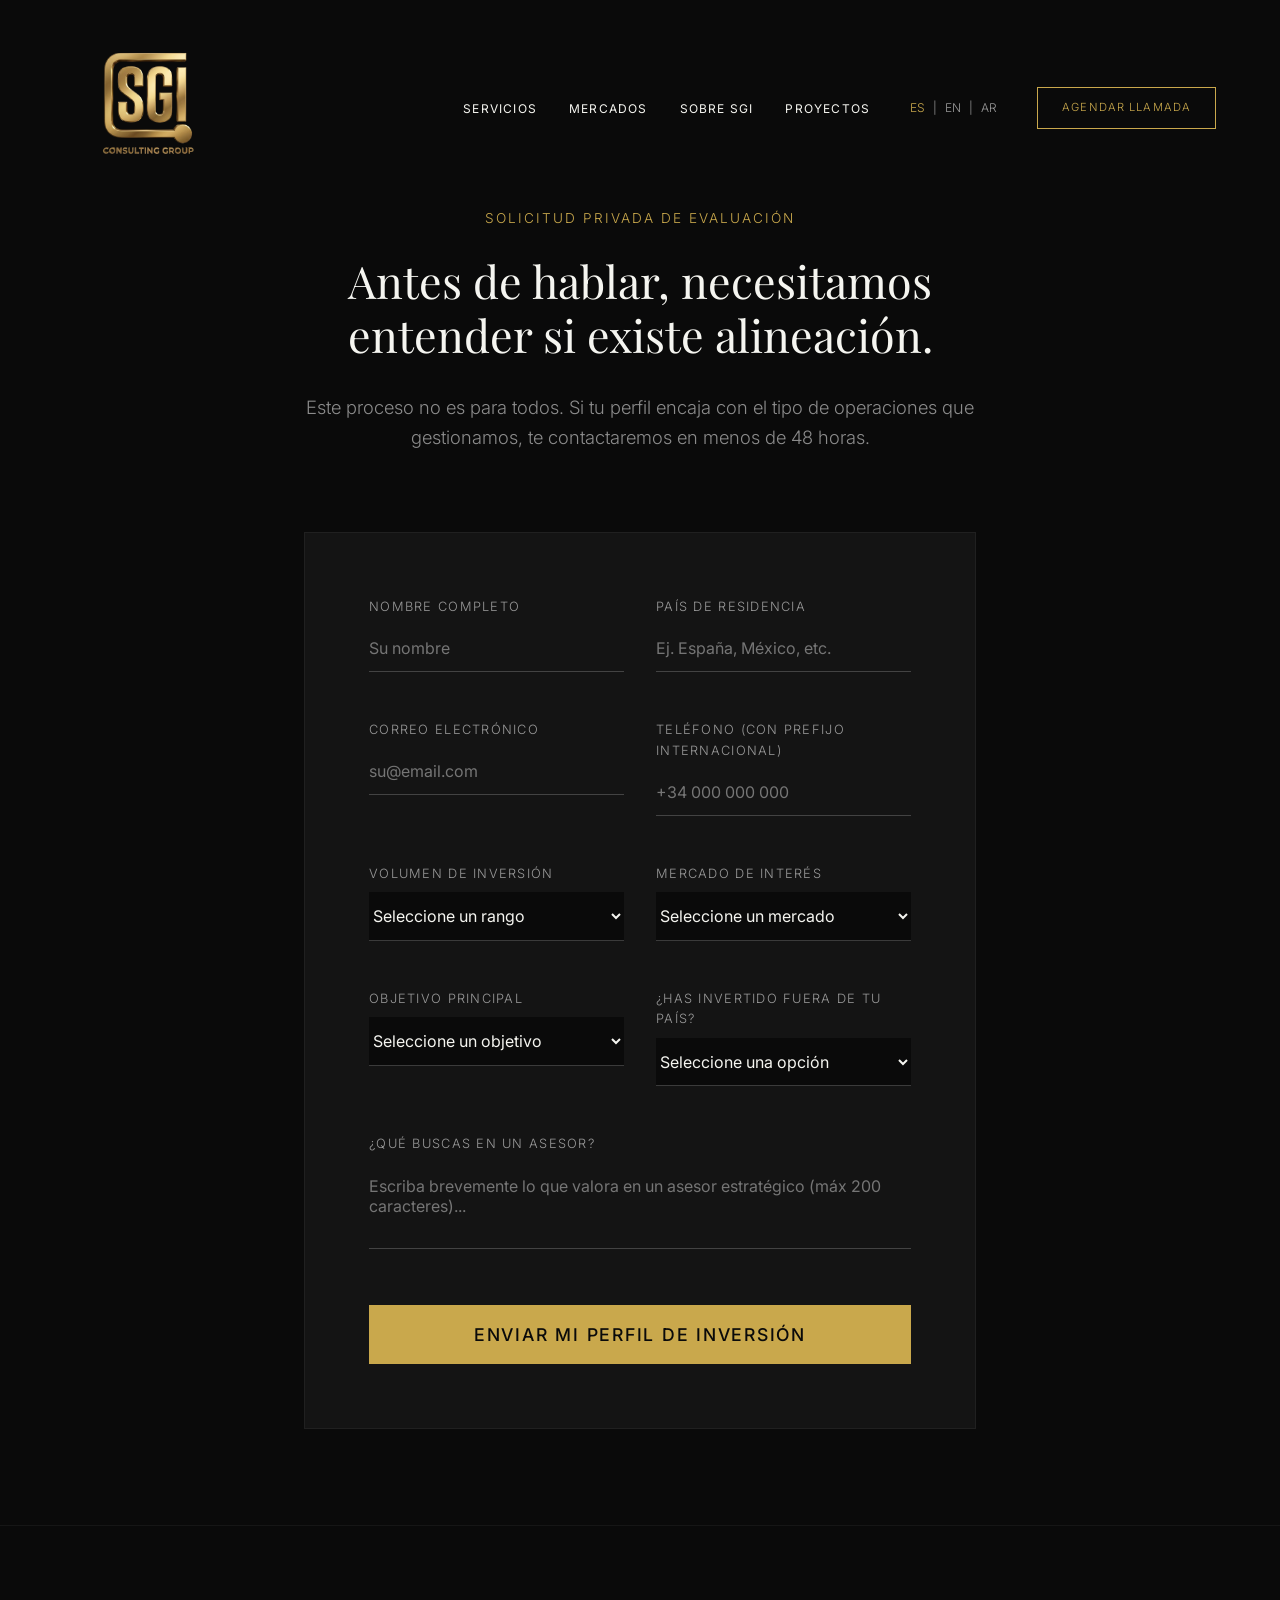
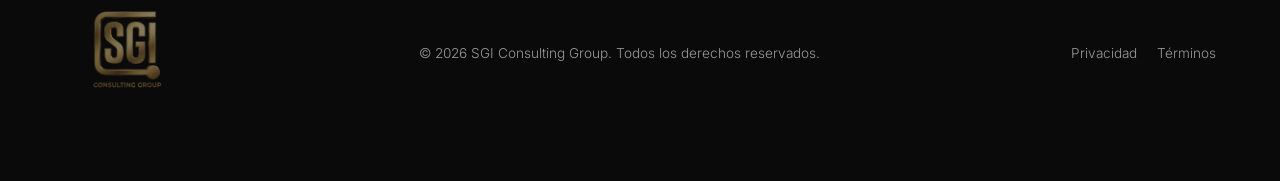
==== agendar-llamada.html @ 22ee7734 "Adjust form layout and padding to avoid navbar overlap" ====
<!DOCTYPE html>
<html lang="es">
<head>
  <meta charset="UTF-8">
  <meta name="viewport" content="width=device-width, initial-scale=1.0">
  <title>Contacto | SGI Consulting Group</title>
  <link rel="preconnect" href="https://fonts.googleapis.com">
  <link rel="preconnect" href="https://fonts.gstatic.com" crossorigin>
  <link href="https://fonts.googleapis.com/css2?family=Inter:wght@300;400;500;600&family=Playfair+Display:ital,wght@0,400;0,500;0,600;0,700;1,400&display=swap" rel="stylesheet">
  <link rel="stylesheet" href="style.css">
</head>
<body class="internal-page">

  <!-- NAVBAR -->
  <nav id="navbar">
    <a href="index.html" class="nav-logo">
      <img src="Logo.png" alt="SGI Consulting Group">
    </a>
    <div class="nav-right">
      <ul class="nav-links">
        <li><a href="servicios.html">Servicios</a></li>
        <li><a href="mercados.html">Mercados</a></li>
        <li><a href="sobre-sgi.html">Sobre SGI</a></li>
        <li><a href="proyectos.html">Proyectos</a></li>
      </ul>
      <div class="lang-selector">
        <span class="active">ES</span> | <span>EN</span> | <span>AR</span>
      </div>
      <a href="agendar-llamada.html" class="nav-cta">Agendar llamada</a>
    </div>
    <div class="hamburger">
      <span></span><span></span><span></span>
    </div>
  </nav>



  <style>
    .form-section-adjusted {
      padding-top: clamp(120px, 15vh, 140px); 
      padding-bottom: 6rem; 
      min-height: 80vh;
    }
    .eyebrow-text {
      color: var(--gold); 
      font-size: 0.85rem; 
      text-transform: uppercase; 
      letter-spacing: 2px; 
      margin-bottom: 1.5rem; 
      display: block;
      text-align: center;
    }
  </style>

  <!-- FORM / CONTACT -->
  <section id="contacto" class="form-section form-section-adjusted">
    <div style="max-width: 900px; margin: 0 auto; text-align: center;">
      <span class="eyebrow-text">Solicitud privada de evaluación</span>
      <h2 class="section-title" style="font-size: clamp(2rem, 3.5vw, 2.8rem); margin-bottom: 2rem; line-height: 1.2;">Antes de hablar, necesitamos entender si existe alineación.</h2>
      <p style="color:var(--text-muted); max-width:700px; margin:0 auto; font-size: 1.15rem; line-height: 1.6;">Este proceso no es para todos. Si tu perfil encaja con el tipo de operaciones que gestionamos, te contactaremos en menos de 48 horas.</p>
    </div>
    
    <div class="form-container" style="max-width: 800px; margin: 5rem auto 0 auto;">
      <form>
        <div style="display:grid; grid-template-columns: 1fr 1fr; gap:2rem;">
          <div class="form-group">
            <label class="form-label">Nombre Completo</label>
            <input type="text" class="form-control" placeholder="Su nombre">
          </div>
          <div class="form-group">
            <label class="form-label">País de residencia</label>
            <input type="text" class="form-control" placeholder="Ej. España, México, etc.">
          </div>
        </div>

        <div style="display:grid; grid-template-columns: 1fr 1fr; gap:2rem; margin-top:1.5rem;">
          <div class="form-group">
            <label class="form-label">Correo Electrónico</label>
            <input type="email" class="form-control" placeholder="su@email.com">
          </div>
          <div class="form-group">
            <label class="form-label">Teléfono (con prefijo internacional)</label>
            <input type="tel" class="form-control" placeholder="+34 000 000 000">
          </div>
        </div>

        <div style="display:grid; grid-template-columns: 1fr 1fr; gap:2rem; margin-top:1.5rem;">
          <div class="form-group">
            <label class="form-label">Volumen de inversión</label>
            <select class="form-control form-select">
              <option value="" disabled selected>Seleccione un rango</option>
              <option>€1M – €3M</option>
              <option>€3M – €10M</option>
              <option>+€10M</option>
            </select>
          </div>
          <div class="form-group">
            <label class="form-label">Mercado de interés</label>
            <select class="form-control form-select">
              <option value="" disabled selected>Seleccione un mercado</option>
              <option>Europa</option>
              <option>México</option>
              <option>Emiratos</option>
              <option>Indiferente</option>
            </select>
          </div>
        </div>

        <div style="display:grid; grid-template-columns: 1fr 1fr; gap:2rem; margin-top:1.5rem;">
          <div class="form-group">
            <label class="form-label">Objetivo principal</label>
            <select class="form-control form-select">
              <option value="" disabled selected>Seleccione un objetivo</option>
              <option>Rentabilidad</option>
              <option>Revalorización</option>
              <option>Diversificación</option>
              <option>Preservación</option>
            </select>
          </div>
          <div class="form-group">
            <label class="form-label">¿Has invertido fuera de tu país?</label>
            <select class="form-control form-select">
              <option value="" disabled selected>Seleccione una opción</option>
              <option>Sí</option>
              <option>No</option>
            </select>
          </div>
        </div>

        <div class="form-group" style="margin-top:1.5rem;">
          <label class="form-label">¿Qué buscas en un asesor?</label>
          <textarea class="form-control" rows="3" maxlength="200" placeholder="Escriba brevemente lo que valora en un asesor estratégico (máx 200 caracteres)..." style="resize: none;"></textarea>
        </div>
        
        <div style="margin-top: 3rem; text-align: center;">
          <button type="button" class="btn btn-gold" onclick="document.getElementById('form-success-msg').style.display='block'; this.style.display='none';" style="width:100%; font-size:1.1rem; padding: 1.2rem;">Enviar mi perfil de inversión</button>
          <p id="form-success-msg" style="display: none; color: var(--gold); font-size: 1.1rem; border: 1px solid var(--accent-gold); padding: 1.5rem; background: rgba(201,168,76,0.1);">
            Hemos recibido tu información. Si existe alineación con nuestro perfil de cliente, te contactaremos en menos de 48 horas.
          </p>
        </div>
      </form>
    </div>
  </section>

  <!-- FOOTER -->
  <footer>
    <div class="footer-logo">
      <a href="index.html"><img src="Logo.png" alt="SGI Consulting Group"></a>
    </div>
    <div>
      &copy; 2026 SGI Consulting Group. Todos los derechos reservados.
    </div>
    <div>
      <a href="#" style="color:var(--text-muted); text-decoration:none; margin-left:1rem;">Privacidad</a>
      <a href="#" style="color:var(--text-muted); text-decoration:none; margin-left:1rem;">Términos</a>
    </div>
  </footer>

  <script>
    // Navbar scroll effect
    window.addEventListener('scroll', () => {
      const nav = document.getElementById('navbar');
      if (window.scrollY > 10) {
        nav.classList.add('scrolled');
      } else {
        nav.classList.remove('scrolled');
      }
    });
  </script>
</body>
</html>
---- style.css ----
:root {
  --bg-dark: #0A0A0A;
  --bg-card: #141414;
  --gold: #C9A84C;
  --gold-hover: #b8973b;
  --text-white: #F5F5F0;
  --text-muted: #999999;
  --font-serif: 'Playfair Display', serif;
  --font-sans: 'Inter', sans-serif;
  --transition: 0.4s cubic-bezier(0.25, 0.46, 0.45, 0.94);
}

* { margin: 0; padding: 0; box-sizing: border-box; }
html { scroll-behavior: smooth; }

body {
  background: var(--bg-dark);
  color: var(--text-white);
  font-family: var(--font-sans);
  font-weight: 300;
  line-height: 1.6;
  overflow-x: hidden;
}

/* ─── TYPOGRAPHY ─── */
h1, h2, h3, h4, h5, h6 { font-family: var(--font-serif); font-weight: 400; line-height: 1.2; }
p { color: var(--text-white); opacity: 0.9; }

/* ─── BUTTONS ─── */
.btn {
  display: inline-block;
  padding: 1rem 2rem;
  font-family: var(--font-sans);
  font-size: 0.8rem;
  font-weight: 500;
  letter-spacing: 0.1em;
  text-transform: uppercase;
  text-decoration: none;
  transition: all var(--transition);
  cursor: pointer;
  border: none;
}
.btn-gold {
  background: var(--gold);
  color: var(--bg-dark);
}
.btn-gold:hover {
  background: var(--gold-hover);
  transform: translateY(-2px);
}
.btn-outline {
  background: transparent;
  color: var(--text-white);
  border: 1px solid var(--text-white);
}
.btn-outline:hover {
  border-color: var(--gold);
  color: var(--gold);
}

/* ─── NAVBAR ─── */
nav {
  position: fixed; top: 0; left: 0; right: 0; z-index: 100;
  padding: 1.5rem 4rem;
  display: flex; align-items: center; justify-content: space-between;
  transition: background var(--transition), padding var(--transition);
}
nav.scrolled {
  padding: 1rem 4rem;
}
.nav-logo img { height: 160px; object-fit: contain; }
.nav-right { display: flex; align-items: center; gap: 2.5rem; }
.nav-links { display: flex; gap: 2rem; list-style: none; }
.nav-links a {
  font-family: var(--font-sans);
  font-size: 0.75rem;
  font-weight: 400;
  letter-spacing: 0.1em;
  text-transform: uppercase;
  color: var(--text-white);
  text-decoration: none;
  transition: color var(--transition);
  position: relative;
}
.nav-links a:hover { color: var(--gold); }
.nav-links a::after {
  content: ''; position: absolute; bottom: -4px; left: 0; right: 100%;
  height: 1px; background: var(--gold); transition: right var(--transition);
}
.nav-links a:hover::after { right: 0; }

.lang-selector {
  display: flex; gap: 0.5rem; font-size: 0.75rem; color: var(--text-muted);
}
.lang-selector span { cursor: pointer; transition: color 0.3s; }
.lang-selector span:hover, .lang-selector span.active { color: var(--gold); }

.nav-cta {
  padding: 0.7rem 1.5rem;
  font-size: 0.7rem;
  border: 1px solid var(--gold);
  color: var(--gold);
  text-decoration: none;
  text-transform: uppercase;
  letter-spacing: 0.1em;
  transition: all var(--transition);
}
.nav-cta:hover { background: var(--gold); color: var(--bg-dark); }

.hamburger { display: none; flex-direction: column; gap: 5px; cursor: pointer; }
.hamburger span { width: 25px; height: 1px; background: var(--text-white); transition: 0.3s; }

/* ─── HERO ─── */
.hero {
  position: relative; height: 100vh; min-height: 700px;
  display: flex; align-items: center; justify-content: center; text-align: center;
  background: linear-gradient(to bottom, rgba(10,10,10,0.6), rgba(10,10,10,0.9)), url('https://images.unsplash.com/photo-1600607687939-ce8a6c25118c?ixlib=rb-4.0.3&auto=format&fit=crop&w=2000&q=80') center/cover;
  padding: 0 2rem;
}
.hero-content { position: relative; z-index: 2; max-width: 900px; }
.hero h1 {
  font-size: clamp(2.5rem, 5vw, 4.5rem);
  margin-bottom: 1.5rem;
  animation: fadeUp 1s ease 0.2s both;
}
.hero p {
  font-size: 1.1rem;
  color: var(--text-muted);
  margin-bottom: 2.5rem;
  max-width: 700px;
  margin-inline: auto;
  animation: fadeUp 1s ease 0.4s both;
}
.hero-actions { display: flex; gap: 1rem; justify-content: center; animation: fadeUp 1s ease 0.6s both; }

/* ─── SECTIONS COMMON ─── */
section { padding: 6rem 4rem; }
/* Added top padding for internal pages so content isn't under navbar */
.internal-page section { padding-top: 13rem; }
.section-title {
  font-size: clamp(2rem, 4vw, 3rem);
  text-align: center;
  margin-bottom: 4rem;
  color: var(--text-white);
}
.section-title span { color: var(--gold); }

/* ─── WHY SGI ─── */
.why-grid {
  display: grid; grid-template-columns: repeat(3, 1fr); gap: 3rem;
}
.why-item { text-align: center; }
.why-icon {
  width: 60px; height: 60px; margin: 0 auto 1.5rem;
  display: flex; align-items: center; justify-content: center;
  border: 1px solid var(--gold); border-radius: 50%; color: var(--gold);
  font-size: 1.5rem;
}
.why-item h3 { font-size: 1.3rem; margin-bottom: 1rem; color: var(--gold); }
.why-item p { font-size: 0.95rem; color: var(--text-muted); }

/* ─── SERVICES ─── */
.services-grid {
  display: grid; grid-template-columns: repeat(3, 1fr); gap: 2rem;
}
.service-card {
  background: var(--bg-card);
  border: 1px solid rgba(201,168,76,0.1);
  padding: 3rem 2rem;
  transition: all var(--transition);
  text-align: left;
}
.service-card:hover {
  border-color: var(--gold);
  transform: translateY(-5px);
}
.service-card h3 { font-size: 1.5rem; margin-bottom: 1.5rem; }
.service-card p { font-size: 0.95rem; color: var(--text-muted); margin-bottom: 2rem; }
.service-link {
  font-size: 0.8rem; text-transform: uppercase; letter-spacing: 0.1em;
  color: var(--gold); text-decoration: none; display: inline-flex; align-items: center; gap: 0.5rem;
}

/* ─── MARKETS ─── */
.markets-grid {
  display: grid; grid-template-columns: repeat(3, 1fr); gap: 2rem;
}
.market-block {
  position: relative; aspect-ratio: 4/5; overflow: hidden;
  display: flex; align-items: flex-end; padding: 2rem;
}
.market-bg {
  position: absolute; inset: 0; background-size: cover; background-position: center;
  transition: transform 0.8s ease; z-index: 1;
}
.market-block::after {
  content: ''; position: absolute; inset: 0;
  background: linear-gradient(to top, rgba(10,10,10,0.9), transparent); z-index: 2;
}
.market-block:hover .market-bg { transform: scale(1.05); }
.market-content { position: relative; z-index: 3; }
.market-content h3 { font-size: 1.8rem; margin-bottom: 0.5rem; color: var(--gold); }
.market-content p { font-size: 0.9rem; color: var(--text-white); opacity: 0.8; }

/* ─── FOUNDER ─── */
.founder-section {
  display: grid; grid-template-columns: 1fr 1fr; gap: 4rem; align-items: center;
  background: var(--bg-card);
}
.founder-img {
  width: 100%; aspect-ratio: 3/4; object-fit: cover;
  filter: grayscale(100%); transition: filter 0.5s;
}
.founder-img:hover { filter: grayscale(0%); }
.founder-content h2 { font-size: 2.5rem; margin-bottom: 1rem; }
.founder-content h4 { color: var(--gold); font-family: var(--font-sans); font-weight: 400; text-transform: uppercase; letter-spacing: 0.1em; margin-bottom: 2rem; }
.founder-content p { font-size: 1rem; color: var(--text-muted); margin-bottom: 1.5rem; }

/* ─── FORM ─── */
.form-section { text-align: center; max-width: 800px; margin: 0 auto; }
.form-container { background: var(--bg-card); padding: 4rem; border: 1px solid rgba(255,255,255,0.05); text-align: left; margin-top: 3rem; }
.form-group { margin-bottom: 1.5rem; }
.form-label { display: block; font-size: 0.8rem; text-transform: uppercase; letter-spacing: 0.1em; color: var(--text-muted); margin-bottom: 0.5rem; }
.form-control {
  width: 100%; background: transparent; border: none; border-bottom: 1px solid rgba(255,255,255,0.2);
  padding: 0.8rem 0; color: var(--text-white); font-family: var(--font-sans); font-size: 1rem;
  transition: border-color 0.3s; outline: none;
}
.form-control:focus { border-color: var(--gold); }
.form-select { background-color: var(--bg-dark); }

/* ─── FOOTER ─── */
footer { padding: 4rem; border-top: 1px solid rgba(255,255,255,0.05); display: flex; justify-content: space-between; align-items: center; font-size: 0.85rem; color: var(--text-muted); }
.footer-logo img { height: 120px; opacity: 0.5; }

@keyframes fadeUp {
  from { opacity: 0; transform: translateY(30px); }
  to { opacity: 1; transform: translateY(0); }
}

@media (max-width: 900px) {
  nav { padding: 1.5rem 2rem; }
  nav.scrolled { padding: 1rem 2rem; }
  .nav-right { display: none; }
  .hamburger { display: flex; }
  section { padding: 4rem 2rem; }
  .why-grid, .services-grid, .markets-grid, .founder-section { grid-template-columns: 1fr; }
  .hero h1 { font-size: 2.5rem; }
  .hero-actions { flex-direction: column; }
  .form-container { padding: 2rem; }
  footer { flex-direction: column; gap: 2rem; text-align: center; }
}
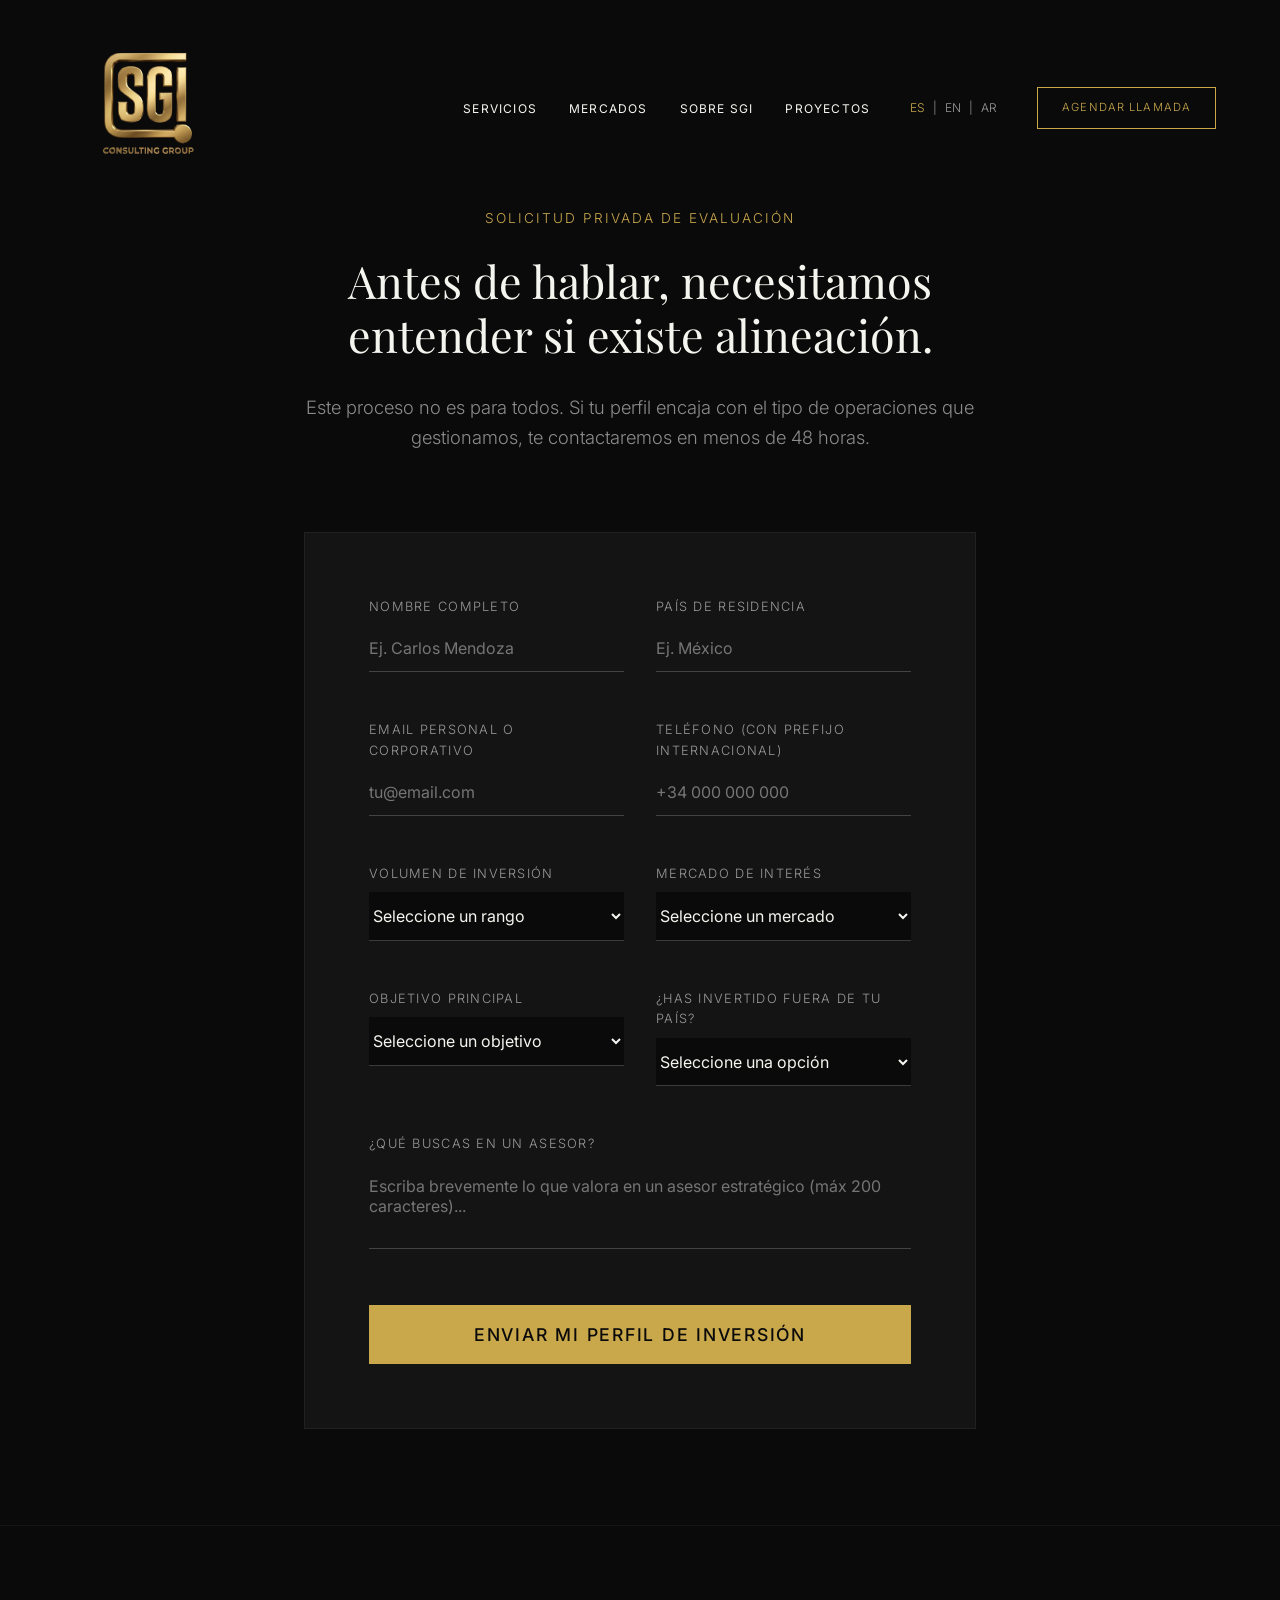
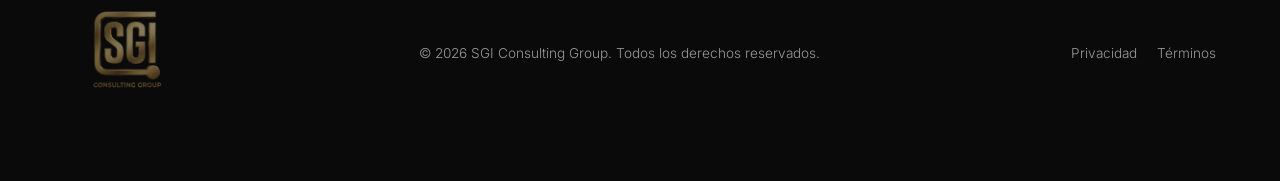
==== commit 0b9d9151: "Add form submit logic and Apps Script code file" ====
--- a/agendar-llamada.html
+++ b/agendar-llamada.html
@@ -61,47 +61,47 @@
     </div>
     
     <div class="form-container" style="max-width: 800px; margin: 5rem auto 0 auto;">
-      <form>
+      <form id="crm-form" class="evaluation-form">
         <div style="display:grid; grid-template-columns: 1fr 1fr; gap:2rem;">
           <div class="form-group">
-            <label class="form-label">Nombre Completo</label>
-            <input type="text" class="form-control" placeholder="Su nombre">
+            <label class="form-label">Nombre completo</label>
+            <input type="text" name="nombre" class="form-control" placeholder="Ej. Carlos Mendoza" required>
           </div>
           <div class="form-group">
             <label class="form-label">País de residencia</label>
-            <input type="text" class="form-control" placeholder="Ej. España, México, etc.">
+            <input type="text" name="pais" class="form-control" placeholder="Ej. México" required>
           </div>
         </div>
 
         <div style="display:grid; grid-template-columns: 1fr 1fr; gap:2rem; margin-top:1.5rem;">
           <div class="form-group">
-            <label class="form-label">Correo Electrónico</label>
-            <input type="email" class="form-control" placeholder="su@email.com">
+            <label class="form-label">Email personal o corporativo</label>
+            <input type="email" name="email" class="form-control" placeholder="tu@email.com" required>
           </div>
           <div class="form-group">
             <label class="form-label">Teléfono (con prefijo internacional)</label>
-            <input type="tel" class="form-control" placeholder="+34 000 000 000">
+            <input type="tel" name="telefono" class="form-control" placeholder="+34 000 000 000" required>
           </div>
         </div>
 
         <div style="display:grid; grid-template-columns: 1fr 1fr; gap:2rem; margin-top:1.5rem;">
           <div class="form-group">
             <label class="form-label">Volumen de inversión</label>
-            <select class="form-control form-select">
+            <select name="volumen" class="form-control form-select" required>
               <option value="" disabled selected>Seleccione un rango</option>
-              <option>€1M – €3M</option>
-              <option>€3M – €10M</option>
-              <option>+€10M</option>
+              <option value="1M–3M">€1M – €3M</option>
+              <option value="3M–10M">€3M – €10M</option>
+              <option value="+10M">+€10M</option>
             </select>
           </div>
           <div class="form-group">
             <label class="form-label">Mercado de interés</label>
-            <select class="form-control form-select">
+            <select name="mercado" class="form-control form-select" required>
               <option value="" disabled selected>Seleccione un mercado</option>
-              <option>Europa</option>
-              <option>México</option>
-              <option>Emiratos</option>
-              <option>Indiferente</option>
+              <option value="Europa">Europa</option>
+              <option value="México">México</option>
+              <option value="Emiratos">Emiratos</option>
+              <option value="Indiferente">Indiferente</option>
             </select>
           </div>
         </div>
@@ -109,33 +109,36 @@
         <div style="display:grid; grid-template-columns: 1fr 1fr; gap:2rem; margin-top:1.5rem;">
           <div class="form-group">
             <label class="form-label">Objetivo principal</label>
-            <select class="form-control form-select">
+            <select name="objetivo" class="form-control form-select" required>
               <option value="" disabled selected>Seleccione un objetivo</option>
-              <option>Rentabilidad</option>
-              <option>Revalorización</option>
-              <option>Diversificación</option>
-              <option>Preservación</option>
+              <option value="Rentabilidad">Rentabilidad</option>
+              <option value="Revalorización">Revalorización</option>
+              <option value="Diversificación">Diversificación</option>
+              <option value="Preservación">Preservación</option>
             </select>
           </div>
           <div class="form-group">
             <label class="form-label">¿Has invertido fuera de tu país?</label>
-            <select class="form-control form-select">
+            <select name="invertido_fuera" class="form-control form-select" required>
               <option value="" disabled selected>Seleccione una opción</option>
-              <option>Sí</option>
-              <option>No</option>
+              <option value="Sí">Sí</option>
+              <option value="No">No</option>
             </select>
           </div>
         </div>
 
         <div class="form-group" style="margin-top:1.5rem;">
           <label class="form-label">¿Qué buscas en un asesor?</label>
-          <textarea class="form-control" rows="3" maxlength="200" placeholder="Escriba brevemente lo que valora en un asesor estratégico (máx 200 caracteres)..." style="resize: none;"></textarea>
+          <textarea name="asesor" class="form-control" rows="3" maxlength="200" placeholder="Escriba brevemente lo que valora en un asesor estratégico (máx 200 caracteres)..." style="resize: none;" required></textarea>
         </div>
         
         <div style="margin-top: 3rem; text-align: center;">
-          <button type="button" class="btn btn-gold" onclick="document.getElementById('form-success-msg').style.display='block'; this.style.display='none';" style="width:100%; font-size:1.1rem; padding: 1.2rem;">Enviar mi perfil de inversión</button>
-          <p id="form-success-msg" style="display: none; color: var(--gold); font-size: 1.1rem; border: 1px solid var(--accent-gold); padding: 1.5rem; background: rgba(201,168,76,0.1);">
+          <button type="submit" id="submit-btn" class="btn btn-gold" style="width:100%; font-size:1.1rem; padding: 1.2rem;">Enviar mi perfil de inversión</button>
+          <p id="form-success-msg" style="display: none; color: var(--gold); font-size: 1.1rem; border: 1px solid var(--accent-gold); padding: 1.5rem; background: rgba(201,168,76,0.1); margin-top: 1.5rem;">
             Hemos recibido tu información. Si existe alineación con nuestro perfil de cliente, te contactaremos en menos de 48 horas.
+          </p>
+          <p id="form-error-msg" style="display: none; color: #ff6b6b; font-size: 1rem; margin-top: 1.5rem;">
+            Ocurrió un error al enviar el formulario. Por favor, intenta de nuevo.
           </p>
         </div>
       </form>
@@ -159,13 +162,45 @@
   <script>
     // Navbar scroll effect
     window.addEventListener('scroll', () => {
-      const nav = document.getElementById('navbar');
-      if (window.scrollY > 10) {
+      const nav = document.querySelector('nav');
+      if (window.scrollY > 50) {
         nav.classList.add('scrolled');
       } else {
         nav.classList.remove('scrolled');
       }
     });
+
+    // Form submission logic
+    const form = document.getElementById('crm-form');
+    const submitBtn = document.getElementById('submit-btn');
+    const successMsg = document.getElementById('form-success-msg');
+    const errorMsg = document.getElementById('form-error-msg');
+    
+    // URL DE GOOGLE APPS SCRIPT (REEMPLAZAR AQUÍ)
+    const scriptURL = 'https://script.google.com/macros/s/TU_SCRIPT_ID/exec';
+
+    form.addEventListener('submit', e => {
+      e.preventDefault();
+      
+      submitBtn.innerText = "Enviando...";
+      submitBtn.disabled = true;
+      submitBtn.style.opacity = "0.7";
+
+      fetch(scriptURL, { method: 'POST', body: new FormData(form) })
+        .then(response => {
+          submitBtn.style.display = 'none';
+          successMsg.style.display = 'block';
+          errorMsg.style.display = 'none';
+          form.reset();
+        })
+        .catch(error => {
+          console.error('Error!', error.message);
+          submitBtn.innerText = "Enviar mi perfil de inversión";
+          submitBtn.disabled = false;
+          submitBtn.style.opacity = "1";
+          errorMsg.style.display = 'block';
+        });
+    });
   </script>
 </body>
 </html>
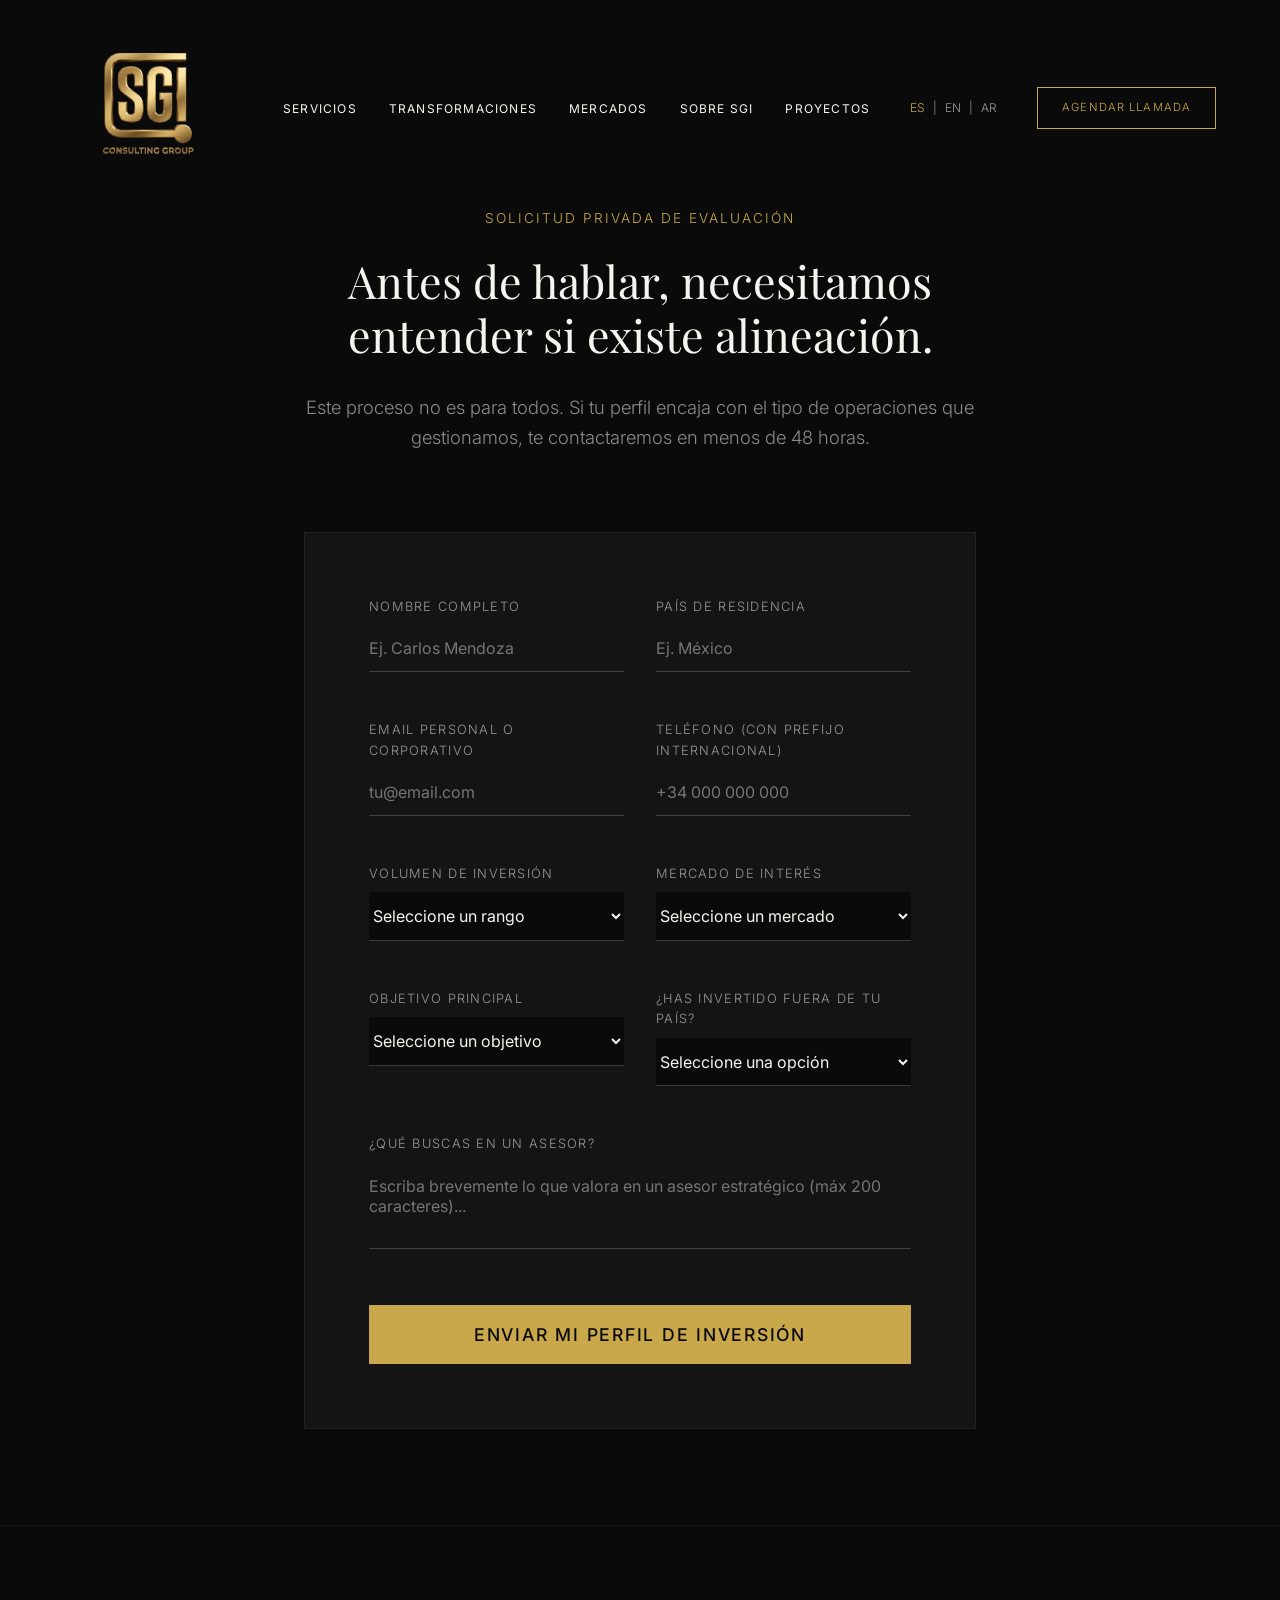
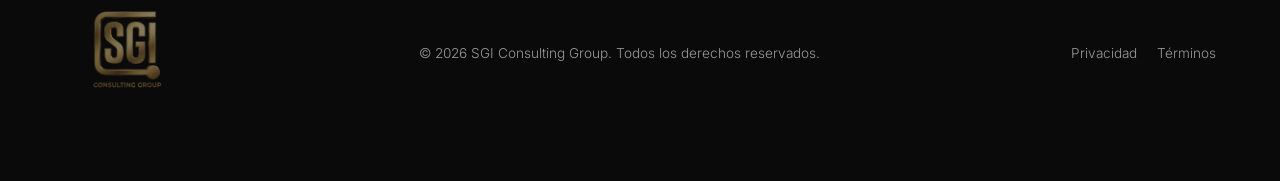
==== commit 0a01fae9: "feat: implementar y refinar sección de Transformaciones Estratégicas" ====
--- a/agendar-llamada.html
+++ b/agendar-llamada.html
@@ -19,6 +19,7 @@
     <div class="nav-right">
       <ul class="nav-links">
         <li><a href="servicios.html">Servicios</a></li>
+        <li><a href="transformaciones-estrategicas.html">Transformaciones</a></li>
         <li><a href="mercados.html">Mercados</a></li>
         <li><a href="sobre-sgi.html">Sobre SGI</a></li>
         <li><a href="proyectos.html">Proyectos</a></li>
@@ -177,7 +178,7 @@
     const errorMsg = document.getElementById('form-error-msg');
     
     // URL DE GOOGLE APPS SCRIPT (REEMPLAZAR AQUÍ)
-    const scriptURL = 'https://script.google.com/macros/s/TU_SCRIPT_ID/exec';
+    const scriptURL = 'https://script.google.com/macros/s/AKfycbzw064Lw6ICU3078VvK7tJY7kVbgJWd-O8hNTpQL38_hkYqv5BcCnqEomls60Yc7sLRKw/exec';
 
     form.addEventListener('submit', e => {
       e.preventDefault();
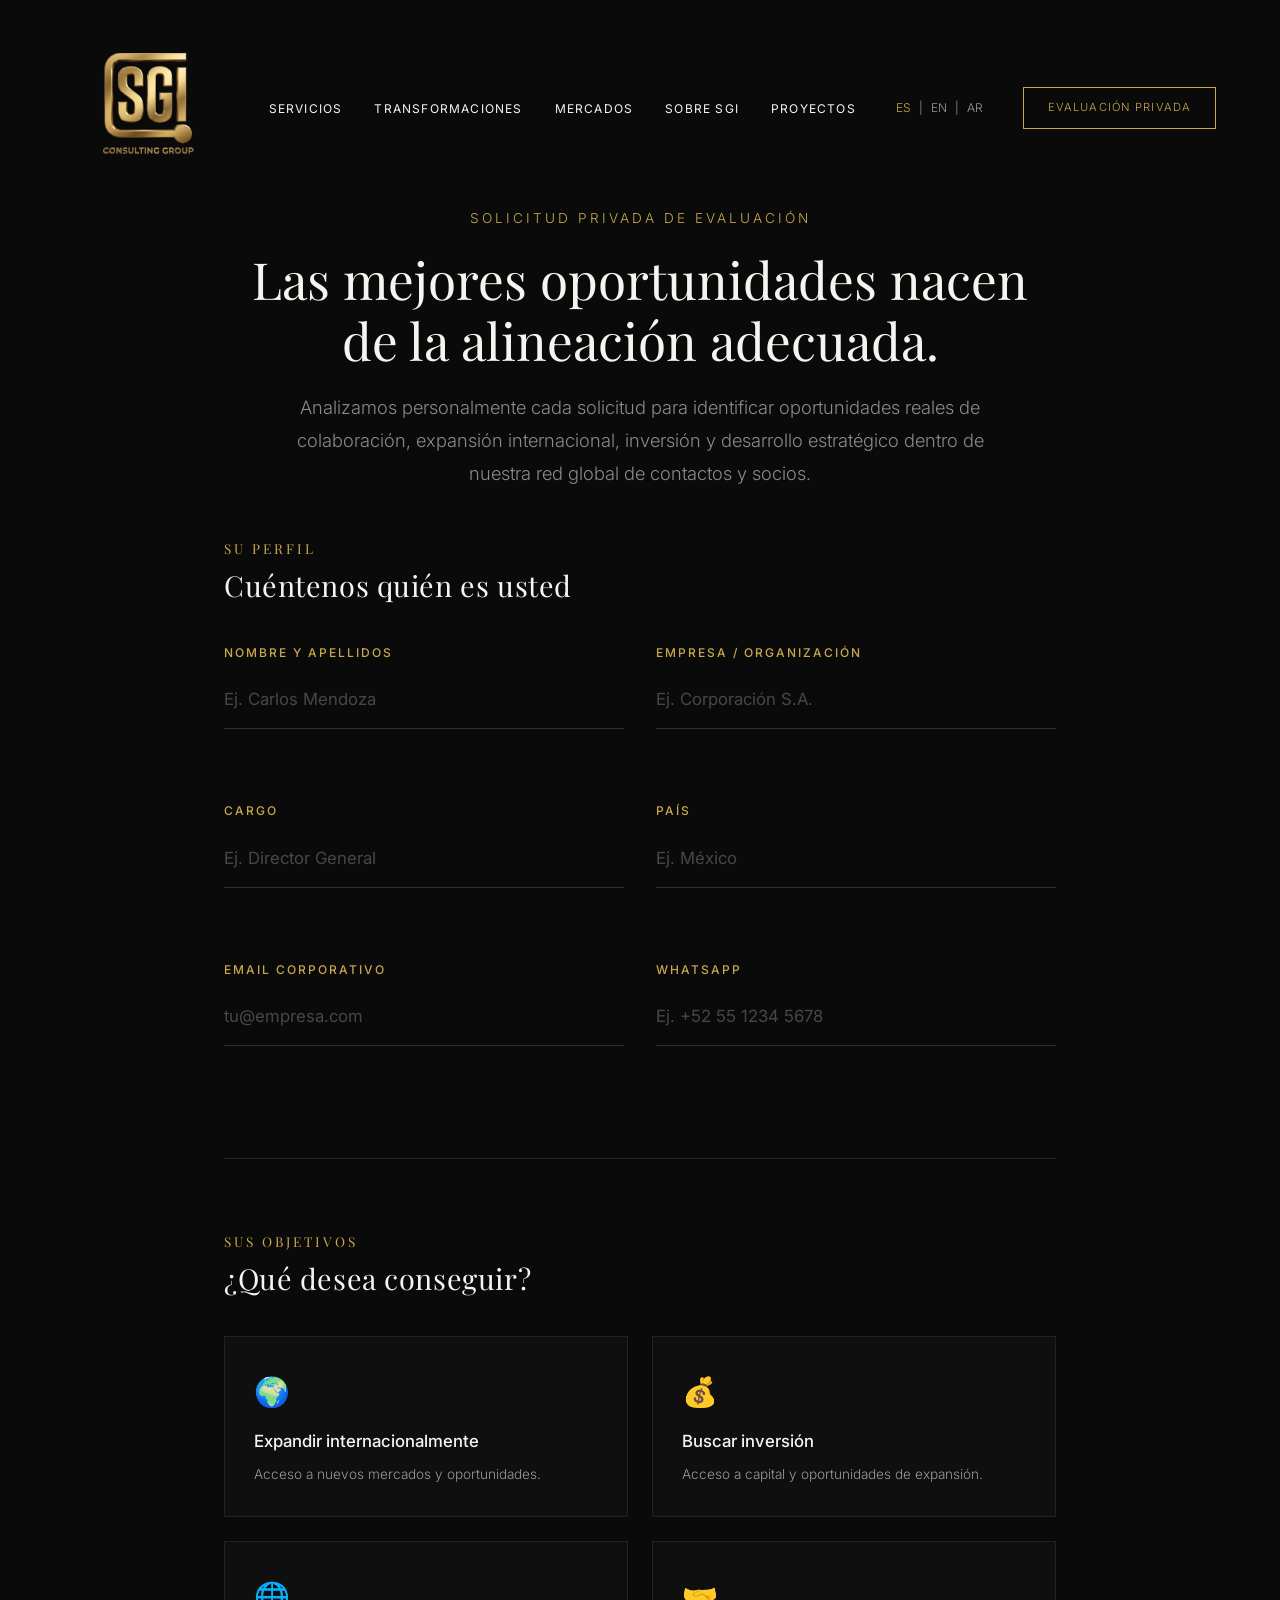
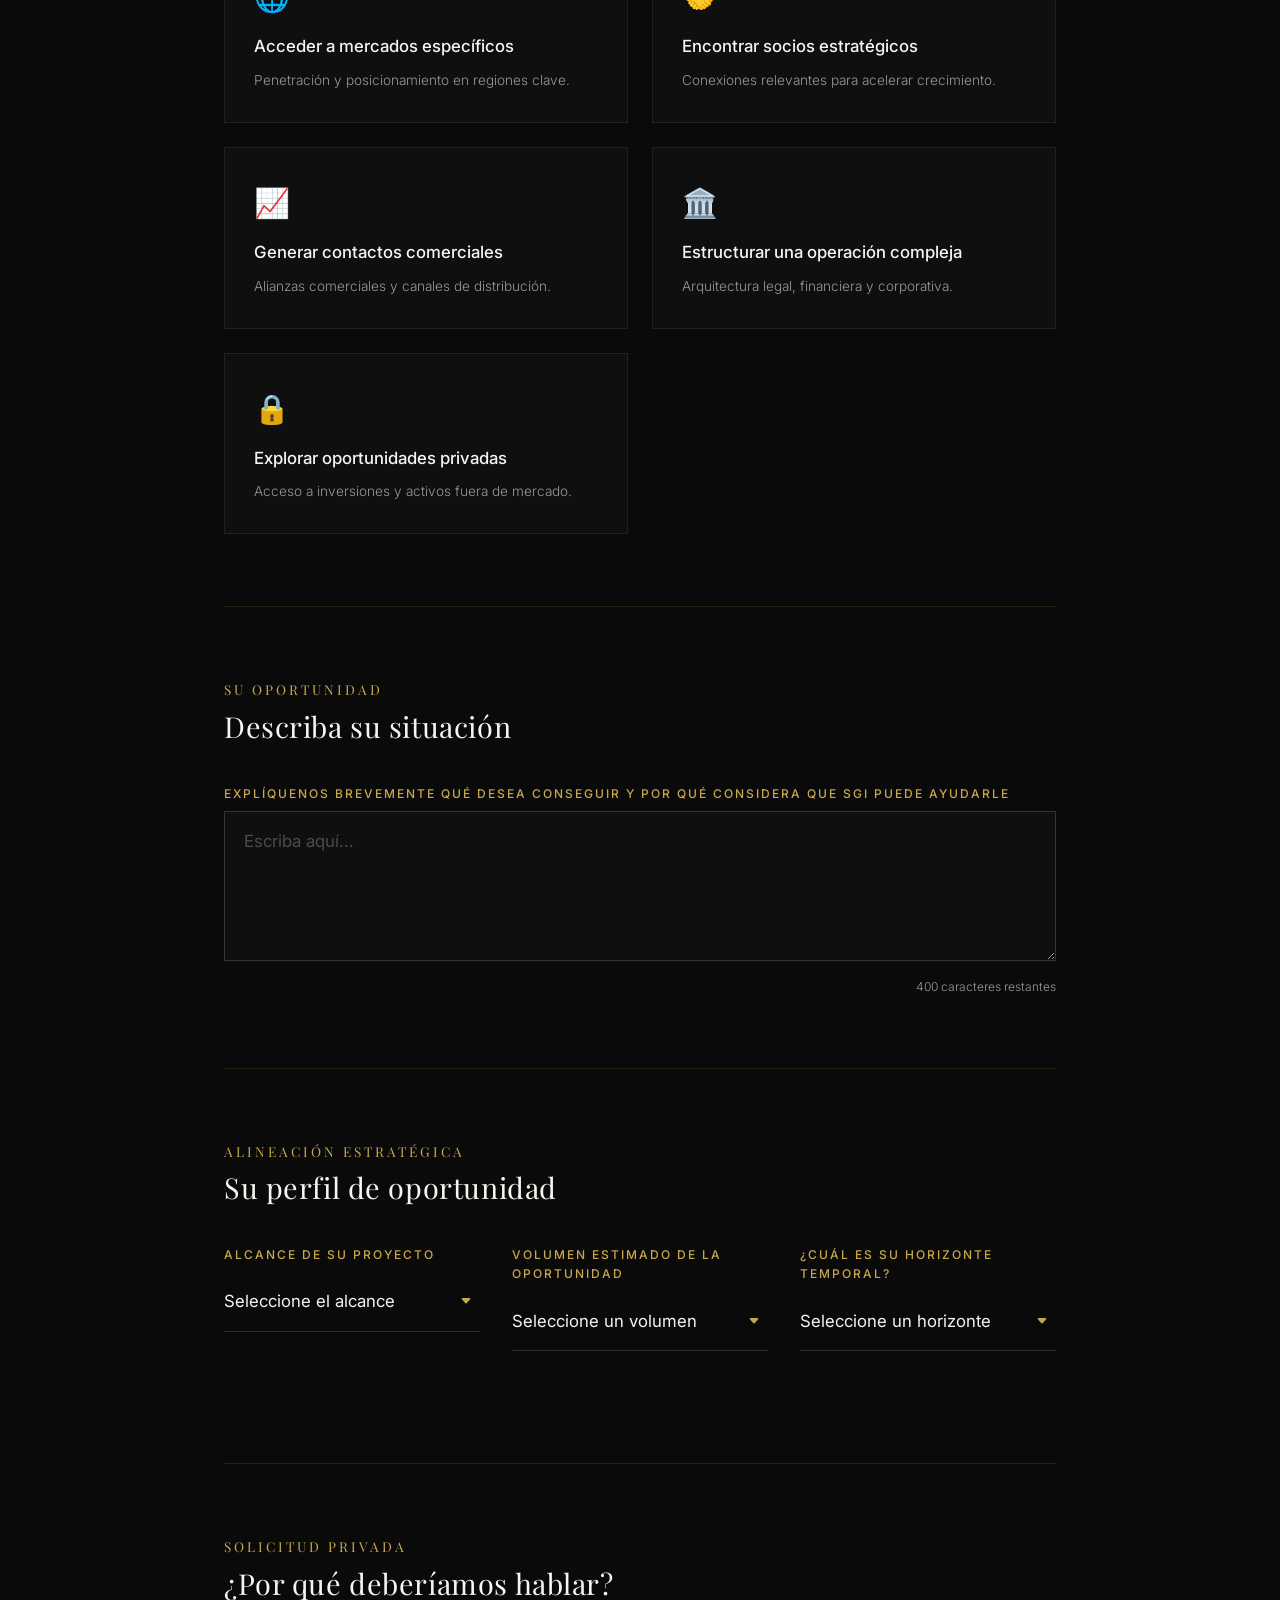
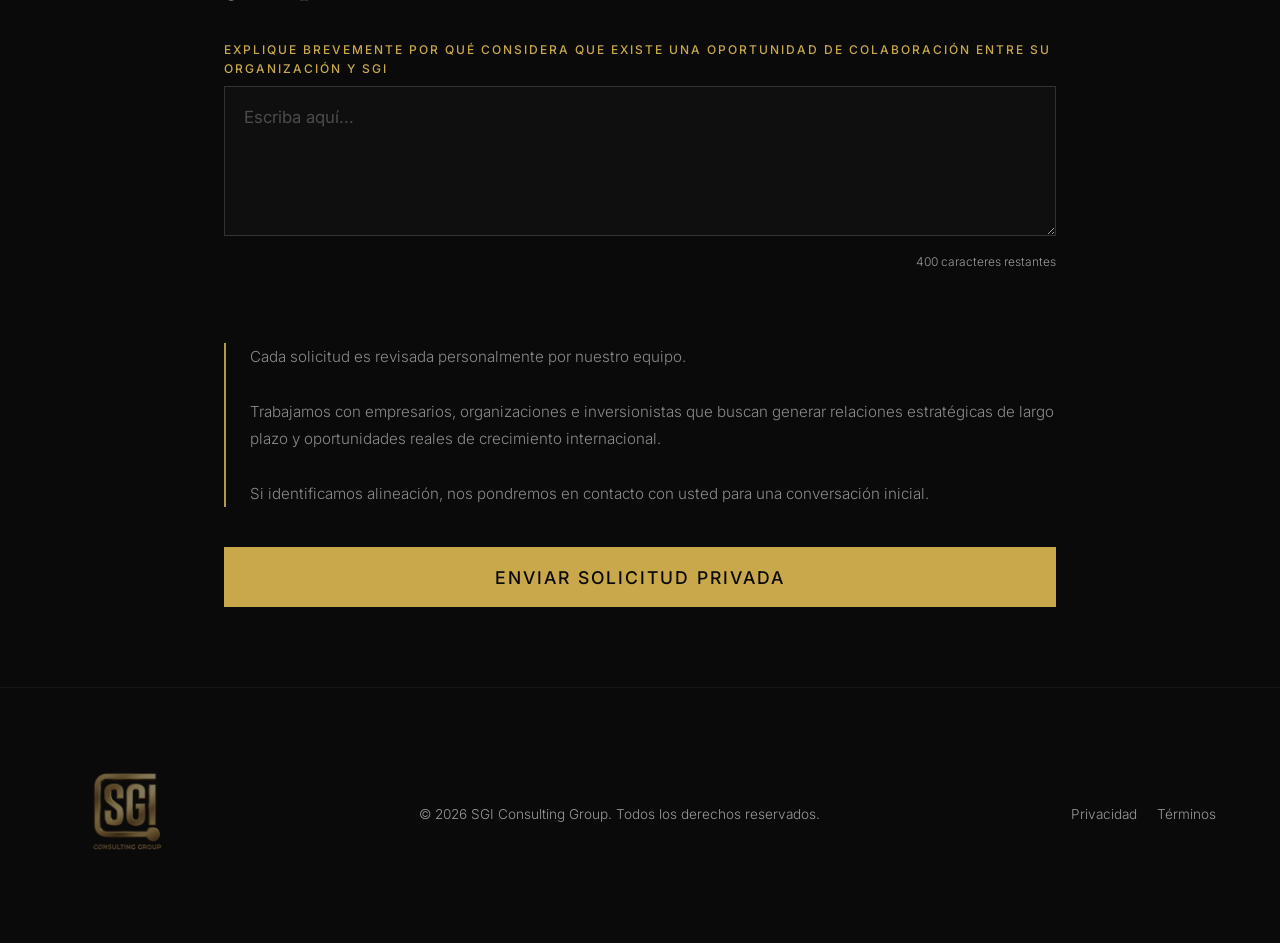
==== commit 5886c69e: "Refactor: Rediseñar formulario de evaluación privada (Swiss Style) y actualizar Apps Script" ====
--- a/agendar-llamada.html
+++ b/agendar-llamada.html
@@ -27,7 +27,7 @@
       <div class="lang-selector">
         <span class="active">ES</span> | <span>EN</span> | <span>AR</span>
       </div>
-      <a href="agendar-llamada.html" class="nav-cta">Agendar llamada</a>
+      <a href="agendar-llamada.html" class="nav-cta">Evaluación Privada</a>
     </div>
     <div class="hamburger">
       <span></span><span></span><span></span>
@@ -38,16 +38,16 @@
 
   <style>
     .form-section-adjusted {
-      padding-top: clamp(120px, 15vh, 140px); 
-      padding-bottom: 6rem; 
-      min-height: 80vh;
+      padding-top: clamp(90px, 10vh, 110px); 
+      padding-bottom: 5rem; 
+      min-height: 55vh;
     }
     .eyebrow-text {
       color: var(--gold); 
       font-size: 0.85rem; 
       text-transform: uppercase; 
-      letter-spacing: 2px; 
-      margin-bottom: 1.5rem; 
+      letter-spacing: 3px; 
+      margin-bottom: 1.2rem; 
       display: block;
       text-align: center;
     }
@@ -56,91 +56,190 @@
   <!-- FORM / CONTACT -->
   <section id="contacto" class="form-section form-section-adjusted">
     <div style="max-width: 900px; margin: 0 auto; text-align: center;">
-      <span class="eyebrow-text">Solicitud privada de evaluación</span>
-      <h2 class="section-title" style="font-size: clamp(2rem, 3.5vw, 2.8rem); margin-bottom: 2rem; line-height: 1.2;">Antes de hablar, necesitamos entender si existe alineación.</h2>
-      <p style="color:var(--text-muted); max-width:700px; margin:0 auto; font-size: 1.15rem; line-height: 1.6;">Este proceso no es para todos. Si tu perfil encaja con el tipo de operaciones que gestionamos, te contactaremos en menos de 48 horas.</p>
+      <span class="eyebrow-text">Solicitud Privada de Evaluación</span>
+      <h2 class="section-title" style="font-size: clamp(2.2rem, 4vw, 3.2rem); margin-bottom: 1.2rem; line-height: 1.2; font-family: var(--font-serif); font-weight: 400;">Las mejores oportunidades nacen de la alineación adecuada.</h2>
+      <p style="color:var(--text-muted); max-width:750px; margin:0 auto; font-size: 1.15rem; line-height: 1.8;">Analizamos personalmente cada solicitud para identificar oportunidades reales de colaboración, expansión internacional, inversión y desarrollo estratégico dentro de nuestra red global de contactos y socios.</p>
     </div>
     
-    <div class="form-container" style="max-width: 800px; margin: 5rem auto 0 auto;">
+    <div class="form-container">
       <form id="crm-form" class="evaluation-form">
-        <div style="display:grid; grid-template-columns: 1fr 1fr; gap:2rem;">
-          <div class="form-group">
-            <label class="form-label">Nombre completo</label>
-            <input type="text" name="nombre" class="form-control" placeholder="Ej. Carlos Mendoza" required>
-          </div>
-          <div class="form-group">
-            <label class="form-label">País de residencia</label>
-            <input type="text" name="pais" class="form-control" placeholder="Ej. México" required>
-          </div>
-        </div>
-
-        <div style="display:grid; grid-template-columns: 1fr 1fr; gap:2rem; margin-top:1.5rem;">
-          <div class="form-group">
-            <label class="form-label">Email personal o corporativo</label>
-            <input type="email" name="email" class="form-control" placeholder="tu@email.com" required>
-          </div>
-          <div class="form-group">
-            <label class="form-label">Teléfono (con prefijo internacional)</label>
-            <input type="tel" name="telefono" class="form-control" placeholder="+34 000 000 000" required>
-          </div>
-        </div>
-
-        <div style="display:grid; grid-template-columns: 1fr 1fr; gap:2rem; margin-top:1.5rem;">
-          <div class="form-group">
-            <label class="form-label">Volumen de inversión</label>
-            <select name="volumen" class="form-control form-select" required>
-              <option value="" disabled selected>Seleccione un rango</option>
-              <option value="1M–3M">€1M – €3M</option>
-              <option value="3M–10M">€3M – €10M</option>
-              <option value="+10M">+€10M</option>
-            </select>
-          </div>
-          <div class="form-group">
-            <label class="form-label">Mercado de interés</label>
-            <select name="mercado" class="form-control form-select" required>
-              <option value="" disabled selected>Seleccione un mercado</option>
-              <option value="Europa">Europa</option>
-              <option value="México">México</option>
-              <option value="Emiratos">Emiratos</option>
-              <option value="Indiferente">Indiferente</option>
-            </select>
-          </div>
-        </div>
-
-        <div style="display:grid; grid-template-columns: 1fr 1fr; gap:2rem; margin-top:1.5rem;">
-          <div class="form-group">
-            <label class="form-label">Objetivo principal</label>
-            <select name="objetivo" class="form-control form-select" required>
-              <option value="" disabled selected>Seleccione un objetivo</option>
-              <option value="Rentabilidad">Rentabilidad</option>
-              <option value="Revalorización">Revalorización</option>
-              <option value="Diversificación">Diversificación</option>
-              <option value="Preservación">Preservación</option>
-            </select>
-          </div>
-          <div class="form-group">
-            <label class="form-label">¿Has invertido fuera de tu país?</label>
-            <select name="invertido_fuera" class="form-control form-select" required>
-              <option value="" disabled selected>Seleccione una opción</option>
-              <option value="Sí">Sí</option>
-              <option value="No">No</option>
-            </select>
-          </div>
-        </div>
-
-        <div class="form-group" style="margin-top:1.5rem;">
-          <label class="form-label">¿Qué buscas en un asesor?</label>
-          <textarea name="asesor" class="form-control" rows="3" maxlength="200" placeholder="Escriba brevemente lo que valora en un asesor estratégico (máx 200 caracteres)..." style="resize: none;" required></textarea>
-        </div>
         
-        <div style="margin-top: 3rem; text-align: center;">
-          <button type="submit" id="submit-btn" class="btn btn-gold" style="width:100%; font-size:1.1rem; padding: 1.2rem;">Enviar mi perfil de inversión</button>
-          <p id="form-success-msg" style="display: none; color: var(--gold); font-size: 1.1rem; border: 1px solid var(--accent-gold); padding: 1.5rem; background: rgba(201,168,76,0.1); margin-top: 1.5rem;">
-            Hemos recibido tu información. Si existe alineación con nuestro perfil de cliente, te contactaremos en menos de 48 horas.
+        <!-- SU PERFIL -->
+        <div class="form-step">
+          <span class="step-number">SU PERFIL</span>
+          <h3 class="step-title">Cuéntenos quién es usted</h3>
+          <div class="form-grid form-grid-2col">
+            <div class="form-group-swiss">
+              <label class="form-label-swiss" for="nombre">Nombre y Apellidos</label>
+              <input type="text" id="nombre" name="nombre" class="form-control-swiss" placeholder="Ej. Carlos Mendoza" required autocomplete="name">
+            </div>
+            <div class="form-group-swiss">
+              <label class="form-label-swiss" for="empresa">Empresa / Organización</label>
+              <input type="text" id="empresa" name="empresa" class="form-control-swiss" placeholder="Ej. Corporación S.A." required>
+            </div>
+            <div class="form-group-swiss">
+              <label class="form-label-swiss" for="cargo">Cargo</label>
+              <input type="text" id="cargo" name="cargo" class="form-control-swiss" placeholder="Ej. Director General" required>
+            </div>
+            <div class="form-group-swiss">
+              <label class="form-label-swiss" for="pais">País</label>
+              <input type="text" id="pais" name="pais" class="form-control-swiss" placeholder="Ej. México" required autocomplete="country-name">
+            </div>
+            <div class="form-group-swiss">
+              <label class="form-label-swiss" for="email">Email Corporativo</label>
+              <input type="email" id="email" name="email" class="form-control-swiss" placeholder="tu@empresa.com" required autocomplete="email">
+            </div>
+            <div class="form-group-swiss">
+              <label class="form-label-swiss" for="telefono">WhatsApp</label>
+              <input type="tel" id="telefono" name="telefono" class="form-control-swiss" placeholder="Ej. +52 55 1234 5678" required autocomplete="tel">
+            </div>
+          </div>
+        </div>
+
+        <!-- SUS OBJETIVOS -->
+        <div class="form-step">
+          <span class="step-number">SUS OBJETIVOS</span>
+          <h3 class="step-title">¿Qué desea conseguir?</h3>
+          <input type="hidden" name="objetivo" id="objetivo_hidden">
+          
+          <div class="visual-cards-grid">
+            <div class="visual-card">
+              <input type="checkbox" id="goal-1" value="Expandir internacionalmente" class="visual-card-input">
+              <label for="goal-1" class="visual-card-label">
+                <div class="visual-card-icon">🌍</div>
+                <div class="visual-card-title">Expandir internacionalmente</div>
+                <div class="visual-card-desc">Acceso a nuevos mercados y oportunidades.</div>
+              </label>
+            </div>
+            <div class="visual-card">
+              <input type="checkbox" id="goal-2" value="Buscar inversión" class="visual-card-input">
+              <label for="goal-2" class="visual-card-label">
+                <div class="visual-card-icon">💰</div>
+                <div class="visual-card-title">Buscar inversión</div>
+                <div class="visual-card-desc">Acceso a capital y oportunidades de expansión.</div>
+              </label>
+            </div>
+            <div class="visual-card">
+              <input type="checkbox" id="goal-3" value="Acceder a mercados específicos" class="visual-card-input">
+              <label for="goal-3" class="visual-card-label">
+                <div class="visual-card-icon">🌐</div>
+                <div class="visual-card-title">Acceder a mercados específicos</div>
+                <div class="visual-card-desc">Penetración y posicionamiento en regiones clave.</div>
+              </label>
+            </div>
+            <div class="visual-card">
+              <input type="checkbox" id="goal-4" value="Encontrar socios estratégicos" class="visual-card-input">
+              <label for="goal-4" class="visual-card-label">
+                <div class="visual-card-icon">🤝</div>
+                <div class="visual-card-title">Encontrar socios estratégicos</div>
+                <div class="visual-card-desc">Conexiones relevantes para acelerar crecimiento.</div>
+              </label>
+            </div>
+            <div class="visual-card">
+              <input type="checkbox" id="goal-5" value="Generar contactos comerciales" class="visual-card-input">
+              <label for="goal-5" class="visual-card-label">
+                <div class="visual-card-icon">📈</div>
+                <div class="visual-card-title">Generar contactos comerciales</div>
+                <div class="visual-card-desc">Alianzas comerciales y canales de distribución.</div>
+              </label>
+            </div>
+            <div class="visual-card">
+              <input type="checkbox" id="goal-6" value="Estructurar una operación compleja" class="visual-card-input">
+              <label for="goal-6" class="visual-card-label">
+                <div class="visual-card-icon">🏛️</div>
+                <div class="visual-card-title">Estructurar una operación compleja</div>
+                <div class="visual-card-desc">Arquitectura legal, financiera y corporativa.</div>
+              </label>
+            </div>
+            <div class="visual-card">
+              <input type="checkbox" id="goal-7" value="Explorar oportunidades privadas" class="visual-card-input">
+              <label for="goal-7" class="visual-card-label">
+                <div class="visual-card-icon">🔒</div>
+                <div class="visual-card-title">Explorar oportunidades privadas</div>
+                <div class="visual-card-desc">Acceso a inversiones y activos fuera de mercado.</div>
+              </label>
+            </div>
+          </div>
+        </div>
+
+        <!-- SU OPORTUNIDAD -->
+        <div class="form-step">
+          <span class="step-number">SU OPORTUNIDAD</span>
+          <h3 class="step-title">Describa su situación</h3>
+          <div class="form-grid">
+            <div class="form-group-swiss" style="margin-bottom: 0;">
+              <label class="form-label-swiss" for="descripcion">Explíquenos brevemente qué desea conseguir y por qué considera que SGI puede ayudarle</label>
+              <textarea id="descripcion" name="descripcion" class="form-control-swiss" rows="5" maxlength="400" placeholder="Escriba aquí..." required></textarea>
+              <span id="char-count-desc" class="char-counter">400 caracteres restantes</span>
+            </div>
+          </div>
+        </div>
+
+        <!-- ALINEACIÓN ESTRATÉGICA -->
+        <div class="form-step">
+          <span class="step-number">ALINEACIÓN ESTRATÉGICA</span>
+          <h3 class="step-title">Su perfil de oportunidad</h3>
+          <div class="form-grid form-grid-3col">
+            <div class="form-group-swiss">
+              <label class="form-label-swiss" for="alcance">Alcance de su proyecto</label>
+              <select id="alcance" name="alcance" class="form-control-swiss" required>
+                <option value="" disabled selected>Seleccione el alcance</option>
+                <option value="Local">Local</option>
+                <option value="Nacional">Nacional</option>
+                <option value="Internacional">Internacional</option>
+                <option value="Global">Global</option>
+              </select>
+            </div>
+            <div class="form-group-swiss">
+              <label class="form-label-swiss" for="volumen">Volumen estimado de la oportunidad</label>
+              <select id="volumen" name="volumen" class="form-control-swiss" required>
+                <option value="" disabled selected>Seleccione un volumen</option>
+                <option value="Menos de 1 millón €">Menos de 1 millón €</option>
+                <option value="Entre 1 y 10 millones €">Entre 1 y 10 millones €</option>
+                <option value="Más de 10 millones €">Más de 10 millones €</option>
+                <option value="Prefiero comentarlo personalmente">Prefiero comentarlo personalmente</option>
+              </select>
+            </div>
+            <div class="form-group-swiss">
+              <label class="form-label-swiss" for="horizonte">¿Cuál es su horizonte temporal?</label>
+              <select id="horizonte" name="horizonte" class="form-control-swiss" required>
+                <option value="" disabled selected>Seleccione un horizonte</option>
+                <option value="Inmediato">Inmediato</option>
+                <option value="1-3 meses">1-3 meses</option>
+                <option value="3-6 meses">3-6 meses</option>
+                <option value="Más de 6 meses">Más de 6 meses</option>
+              </select>
+            </div>
+          </div>
+        </div>
+
+        <!-- SOLICITUD PRIVADA -->
+        <div class="form-step">
+          <span class="step-number">SOLICITUD PRIVADA</span>
+          <h3 class="step-title">¿Por qué deberíamos hablar?</h3>
+          <div class="form-grid">
+            <div class="form-group-swiss" style="margin-bottom: 0;">
+              <label class="form-label-swiss" for="motivo_hablar">Explique brevemente por qué considera que existe una oportunidad de colaboración entre su organización y SGI</label>
+              <textarea id="motivo_hablar" name="motivo_hablar" class="form-control-swiss" rows="4" maxlength="400" placeholder="Escriba aquí..." required></textarea>
+              <span id="char-count-motivo" class="char-counter">400 caracteres restantes</span>
+            </div>
+          </div>
+        </div>
+
+        <div style="margin-top: 4.5rem; text-align: left;">
+          <p class="form-footer-note">
+            Cada solicitud es revisada personalmente por nuestro equipo.<br><br>
+            Trabajamos con empresarios, organizaciones e inversionistas que buscan generar relaciones estratégicas de largo plazo y oportunidades reales de crecimiento internacional.<br><br>
+            Si identificamos alineación, nos pondremos en contacto con usted para una conversación inicial.
           </p>
-          <p id="form-error-msg" style="display: none; color: #ff6b6b; font-size: 1rem; margin-top: 1.5rem;">
-            Ocurrió un error al enviar el formulario. Por favor, intenta de nuevo.
-          </p>
+          <button type="submit" id="submit-btn" class="btn-submit-premium">ENVIAR SOLICITUD PRIVADA</button>
+          
+          <div id="form-success-msg" style="display: none; color: var(--gold); font-size: 1.1rem; border: 1px solid var(--gold); padding: 1.5rem; background: rgba(201,168,76,0.05); margin-top: 1.5rem; border-radius: 0; line-height: 1.6;">
+            Solicitud recibida. El equipo de SGI revisará su perfil y contactará con usted si existe alineación estratégica.
+          </div>
+          <div id="form-error-msg" style="display: none; color: #ff6b6b; font-size: 1rem; margin-top: 1.5rem; border: 1px solid #ff6b6b; padding: 1rem; background: rgba(255, 107, 107, 0.05); border-radius: 0;">
+            Ocurrió un error al enviar el formulario. Por favor, intenta de nuevo o contáctanos directamente.
+          </div>
         </div>
       </form>
     </div>
@@ -171,19 +270,60 @@
       }
     });
 
+    // Character counter for Paso 3 textarea
+    const descTextarea = document.getElementById('descripcion');
+    const charCountDesc = document.getElementById('char-count-desc');
+    descTextarea.addEventListener('input', () => {
+      const remaining = 400 - descTextarea.value.length;
+      charCountDesc.textContent = `${remaining} caracteres restantes`;
+    });
+
+    // Character counter for Paso 5 textarea
+    const motivoTextarea = document.getElementById('motivo_hablar');
+    const charCountMotivo = document.getElementById('char-count-motivo');
+    motivoTextarea.addEventListener('input', () => {
+      const remaining = 400 - motivoTextarea.value.length;
+      charCountMotivo.textContent = `${remaining} caracteres restantes`;
+    });
+
+    // Sync visual checkboxes to the hidden input
+    const checkboxes = document.querySelectorAll('.visual-card-input');
+    const hiddenInput = document.getElementById('objetivo_hidden');
+    
+    function updateObjectives() {
+      const selected = [];
+      checkboxes.forEach(cb => {
+        if (cb.checked) {
+          selected.push(cb.value);
+        }
+      });
+      hiddenInput.value = selected.join(', ');
+    }
+
+    checkboxes.forEach(cb => {
+      cb.addEventListener('change', updateObjectives);
+    });
+
     // Form submission logic
     const form = document.getElementById('crm-form');
     const submitBtn = document.getElementById('submit-btn');
     const successMsg = document.getElementById('form-success-msg');
     const errorMsg = document.getElementById('form-error-msg');
     
-    // URL DE GOOGLE APPS SCRIPT (REEMPLAZAR AQUÍ)
+    // URL DE GOOGLE APPS SCRIPT
     const scriptURL = 'https://script.google.com/macros/s/AKfycbzw064Lw6ICU3078VvK7tJY7kVbgJWd-O8hNTpQL38_hkYqv5BcCnqEomls60Yc7sLRKw/exec';
 
     form.addEventListener('submit', e => {
       e.preventDefault();
       
-      submitBtn.innerText = "Enviando...";
+      // Ensure at least one goal is checked
+      const anyChecked = Array.from(checkboxes).some(cb => cb.checked);
+      if (!anyChecked) {
+        alert('Por favor, seleccione al menos una opción en SUS OBJETIVOS.');
+        return;
+      }
+      
+      submitBtn.innerText = "ENVIANDO SOLICITUD...";
       submitBtn.disabled = true;
       submitBtn.style.opacity = "0.7";
 
@@ -193,10 +333,13 @@
           successMsg.style.display = 'block';
           errorMsg.style.display = 'none';
           form.reset();
+          hiddenInput.value = '';
+          charCountDesc.textContent = '400 caracteres restantes';
+          charCountMotivo.textContent = '400 caracteres restantes';
         })
         .catch(error => {
           console.error('Error!', error.message);
-          submitBtn.innerText = "Enviar mi perfil de inversión";
+          submitBtn.innerText = "ENVIAR SOLICITUD PRIVADA";
           submitBtn.disabled = false;
           submitBtn.style.opacity = "1";
           errorMsg.style.display = 'block';
@@ -205,3 +348,4 @@
   </script>
 </body>
 </html>
+
--- a/style.css
+++ b/style.css
@@ -217,17 +217,237 @@
 .founder-content p { font-size: 1rem; color: var(--text-muted); margin-bottom: 1.5rem; }
 
 /* ─── FORM ─── */
-.form-section { text-align: center; max-width: 800px; margin: 0 auto; }
-.form-container { background: var(--bg-card); padding: 4rem; border: 1px solid rgba(255,255,255,0.05); text-align: left; margin-top: 3rem; }
-.form-group { margin-bottom: 1.5rem; }
-.form-label { display: block; font-size: 0.8rem; text-transform: uppercase; letter-spacing: 0.1em; color: var(--text-muted); margin-bottom: 0.5rem; }
-.form-control {
-  width: 100%; background: transparent; border: none; border-bottom: 1px solid rgba(255,255,255,0.2);
-  padding: 0.8rem 0; color: var(--text-white); font-family: var(--font-sans); font-size: 1rem;
-  transition: border-color 0.3s; outline: none;
-}
-.form-control:focus { border-color: var(--gold); }
-.form-select { background-color: var(--bg-dark); }
+.form-section { text-align: center; width: 100%; max-width: 960px; margin: 0 auto; }
+.form-container { background: transparent; padding: 0; border: none; text-align: left; margin-top: 3rem; }
+.form-group-swiss { margin-bottom: 2.5rem; position: relative; }
+.form-label-swiss { display: block; font-size: 0.75rem; text-transform: uppercase; letter-spacing: 2px; color: var(--gold); margin-bottom: 0.5rem; font-weight: 500; }
+.form-control-swiss {
+  width: 100%; background: transparent; border: none;
+  border-bottom: 1px solid rgba(255, 255, 255, 0.15);
+  padding: 1.2rem 0; color: var(--text-white); font-family: var(--font-sans); font-size: 1.05rem;
+  transition: all 0.25s ease; outline: none;
+}
+.form-control-swiss:hover {
+  border-bottom: 1px solid rgba(201, 169, 92, 0.45);
+}
+.form-control-swiss:focus {
+  border-bottom: 1px solid #C9A95C;
+}
+.form-control-swiss::placeholder { color: rgba(255, 255, 255, 0.25); }
+
+/* Custom Select Dropdowns */
+select.form-control-swiss {
+  appearance: none;
+  background-image: url("data:image/svg+xml,%3Csvg xmlns='http://www.w3.org/2000/svg' width='12' height='12' fill='%23C9A84C' viewBox='0 0 16 16'%3E%3Cpath d='M7.247 11.14 2.451 5.658C1.885 5.013 2.345 4 3.204 4h9.592a1 1 0 0 1 .753 1.659l-4.796 5.48a1 1 0 0 1-1.506 0z'/%3E%3C/svg%3E");
+  background-repeat: no-repeat;
+  background-position: right 0.5rem center;
+  background-size: 12px;
+  cursor: pointer;
+  padding-right: 2rem;
+  border-bottom: 1px solid rgba(255, 255, 255, 0.15);
+  transition: all 0.25s ease;
+}
+select.form-control-swiss:hover {
+  border-bottom: 1px solid rgba(201, 169, 92, 0.45);
+}
+select.form-control-swiss:focus {
+  border-bottom: 1px solid #C9A95C;
+}
+select.form-control-swiss option {
+  background-color: #141414;
+  color: var(--text-white);
+  padding: 0.8rem;
+}
+
+/* Custom Textarea */
+textarea.form-control-swiss {
+  border: 1px solid rgba(255, 255, 255, 0.15);
+  padding: 1.2rem;
+  background: rgba(255, 255, 255, 0.02);
+  resize: vertical;
+  transition: all 0.25s ease;
+  min-height: 150px;
+  outline: none;
+  border-radius: 0; /* Sharp premium edges */
+}
+textarea.form-control-swiss:hover {
+  border-color: rgba(201, 169, 92, 0.45);
+}
+textarea.form-control-swiss:focus {
+  border-color: #C9A95C;
+  background: rgba(255, 255, 255, 0.04);
+}
+
+/* ─── FORM BLOCKS / STEPS ─── */
+.form-step {
+  border-top: 1px solid rgba(201, 168, 76, 0.15);
+  padding-top: 4.5rem;
+  margin-top: 4.5rem;
+}
+.form-step:first-of-type {
+  border-top: none;
+  padding-top: 0;
+  margin-top: 0;
+}
+.step-number {
+  font-family: var(--font-serif);
+  font-size: 0.85rem;
+  text-transform: uppercase;
+  color: var(--gold);
+  letter-spacing: 3px;
+  display: block;
+  margin-bottom: 0.5rem;
+}
+.step-title {
+  font-family: var(--font-serif);
+  font-size: 1.8rem;
+  color: var(--text-white);
+  margin-bottom: 2.5rem;
+  font-weight: 400;
+  letter-spacing: 0.02em;
+}
+
+/* Form Grid */
+.form-grid {
+  display: grid;
+  grid-template-columns: 1fr;
+  gap: 2rem;
+}
+@media (min-width: 768px) {
+  .form-grid-2col {
+    grid-template-columns: 1fr 1fr;
+  }
+  .form-grid-3col {
+    grid-template-columns: 1fr 1fr 1fr;
+  }
+  .form-grid-full {
+    grid-column: span 2;
+  }
+  .form-grid-full-3 {
+    grid-column: span 3;
+  }
+}
+
+/* ─── VISUAL CARDS GRID ─── */
+.visual-cards-grid {
+  display: grid;
+  grid-template-columns: repeat(auto-fill, minmax(280px, 1fr));
+  gap: 1.5rem;
+  margin-bottom: 1.5rem;
+}
+.visual-card {
+  position: relative;
+}
+.visual-card-input {
+  position: absolute;
+  opacity: 0;
+  width: 0;
+  height: 0;
+}
+.visual-card-label {
+  display: flex;
+  flex-direction: column;
+  align-items: flex-start;
+  justify-content: flex-start;
+  text-align: left;
+  gap: 0.8rem;
+  padding: 2rem 1.8rem;
+  background: rgba(255, 255, 255, 0.02);
+  border: 1px solid rgba(255, 255, 255, 0.08);
+  cursor: pointer;
+  transition: all 0.2s ease-in-out;
+  user-select: none;
+  height: 100%;
+}
+.visual-card-label:hover {
+  border-color: rgba(201, 168, 76, 0.45);
+  background: rgba(201, 168, 76, 0.02);
+  transform: translateY(-2px);
+}
+.visual-card-input:focus-visible + .visual-card-label {
+  outline: 2px solid var(--gold);
+}
+.visual-card-input:checked + .visual-card-label {
+  border-color: var(--gold);
+  background: rgba(201, 168, 76, 0.06);
+  box-shadow: 0 0 15px rgba(201, 168, 76, 0.15);
+}
+.visual-card-icon {
+  font-size: 1.8rem;
+  margin-bottom: 0.2rem;
+}
+.visual-card-title {
+  font-family: var(--font-sans);
+  font-weight: 500;
+  font-size: 1.05rem;
+  color: var(--text-white);
+  line-height: 1.3;
+}
+.visual-card-desc {
+  font-size: 0.85rem;
+  color: var(--text-muted);
+  line-height: 1.4;
+}
+
+/* Premium Submit Button */
+.btn-submit-premium {
+  display: block;
+  width: 100%;
+  background: var(--gold);
+  color: var(--bg-dark);
+  border: none;
+  font-family: var(--font-sans);
+  font-size: 1.1rem;
+  font-weight: 500;
+  letter-spacing: 2px;
+  text-transform: uppercase;
+  padding: 1.2rem;
+  cursor: pointer;
+  transition: all 0.25s ease;
+  text-align: center;
+  text-decoration: none;
+}
+.btn-submit-premium:hover {
+  background: #DFBD5D; /* brighter gold */
+  transform: translateY(-2px);
+  box-shadow: 0 4px 20px rgba(201, 168, 76, 0.25);
+}
+.btn-submit-premium:focus {
+  outline: none;
+  box-shadow: 0 0 0 2px rgba(201, 168, 76, 0.5);
+}
+
+/* Character counter & helper text */
+.char-counter {
+  font-size: 0.75rem;
+  color: var(--text-muted);
+  text-align: right;
+  margin-top: 0.5rem;
+  display: block;
+}
+
+/* Conditional visibility helper if needed */
+.conditional-field {
+  display: none;
+  opacity: 0;
+  transition: opacity 0.3s ease, transform 0.3s ease;
+  transform: translateY(-10px);
+}
+.conditional-field.visible {
+  display: block;
+  opacity: 1;
+  transform: translateY(0);
+}
+
+/* Footer note */
+.form-footer-note {
+  color: var(--text-muted);
+  font-size: 0.95rem;
+  line-height: 1.8;
+  margin-bottom: 2.5rem;
+  border-left: 2px solid var(--gold);
+  padding-left: 1.5rem;
+}
 
 /* ─── FOOTER ─── */
 footer { padding: 4rem; border-top: 1px solid rgba(255,255,255,0.05); display: flex; justify-content: space-between; align-items: center; font-size: 0.85rem; color: var(--text-muted); }
@@ -247,6 +467,8 @@
   .why-grid, .services-grid, .markets-grid, .founder-section { grid-template-columns: 1fr; }
   .hero h1 { font-size: 2.5rem; }
   .hero-actions { flex-direction: column; }
-  .form-container { padding: 2rem; }
+  .form-container { padding: 0; }
   footer { flex-direction: column; gap: 2rem; text-align: center; }
 }
+
+
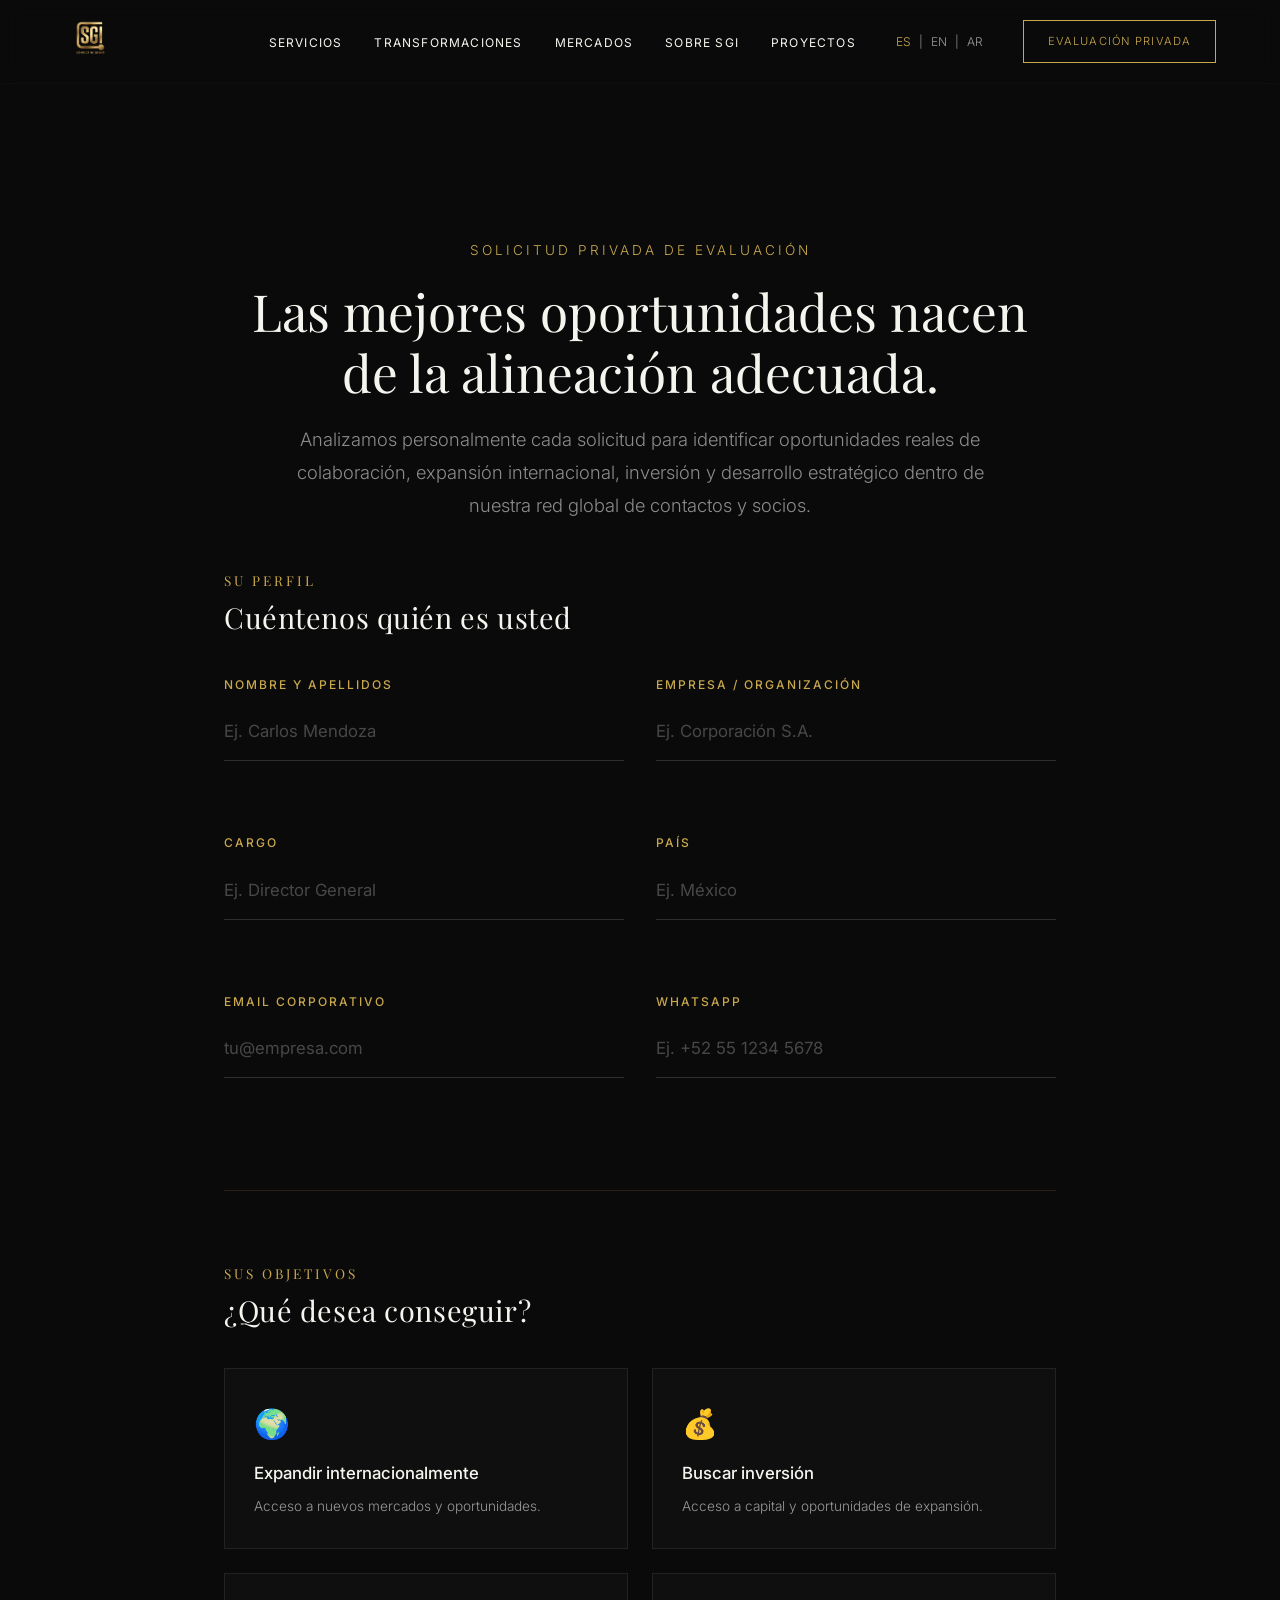
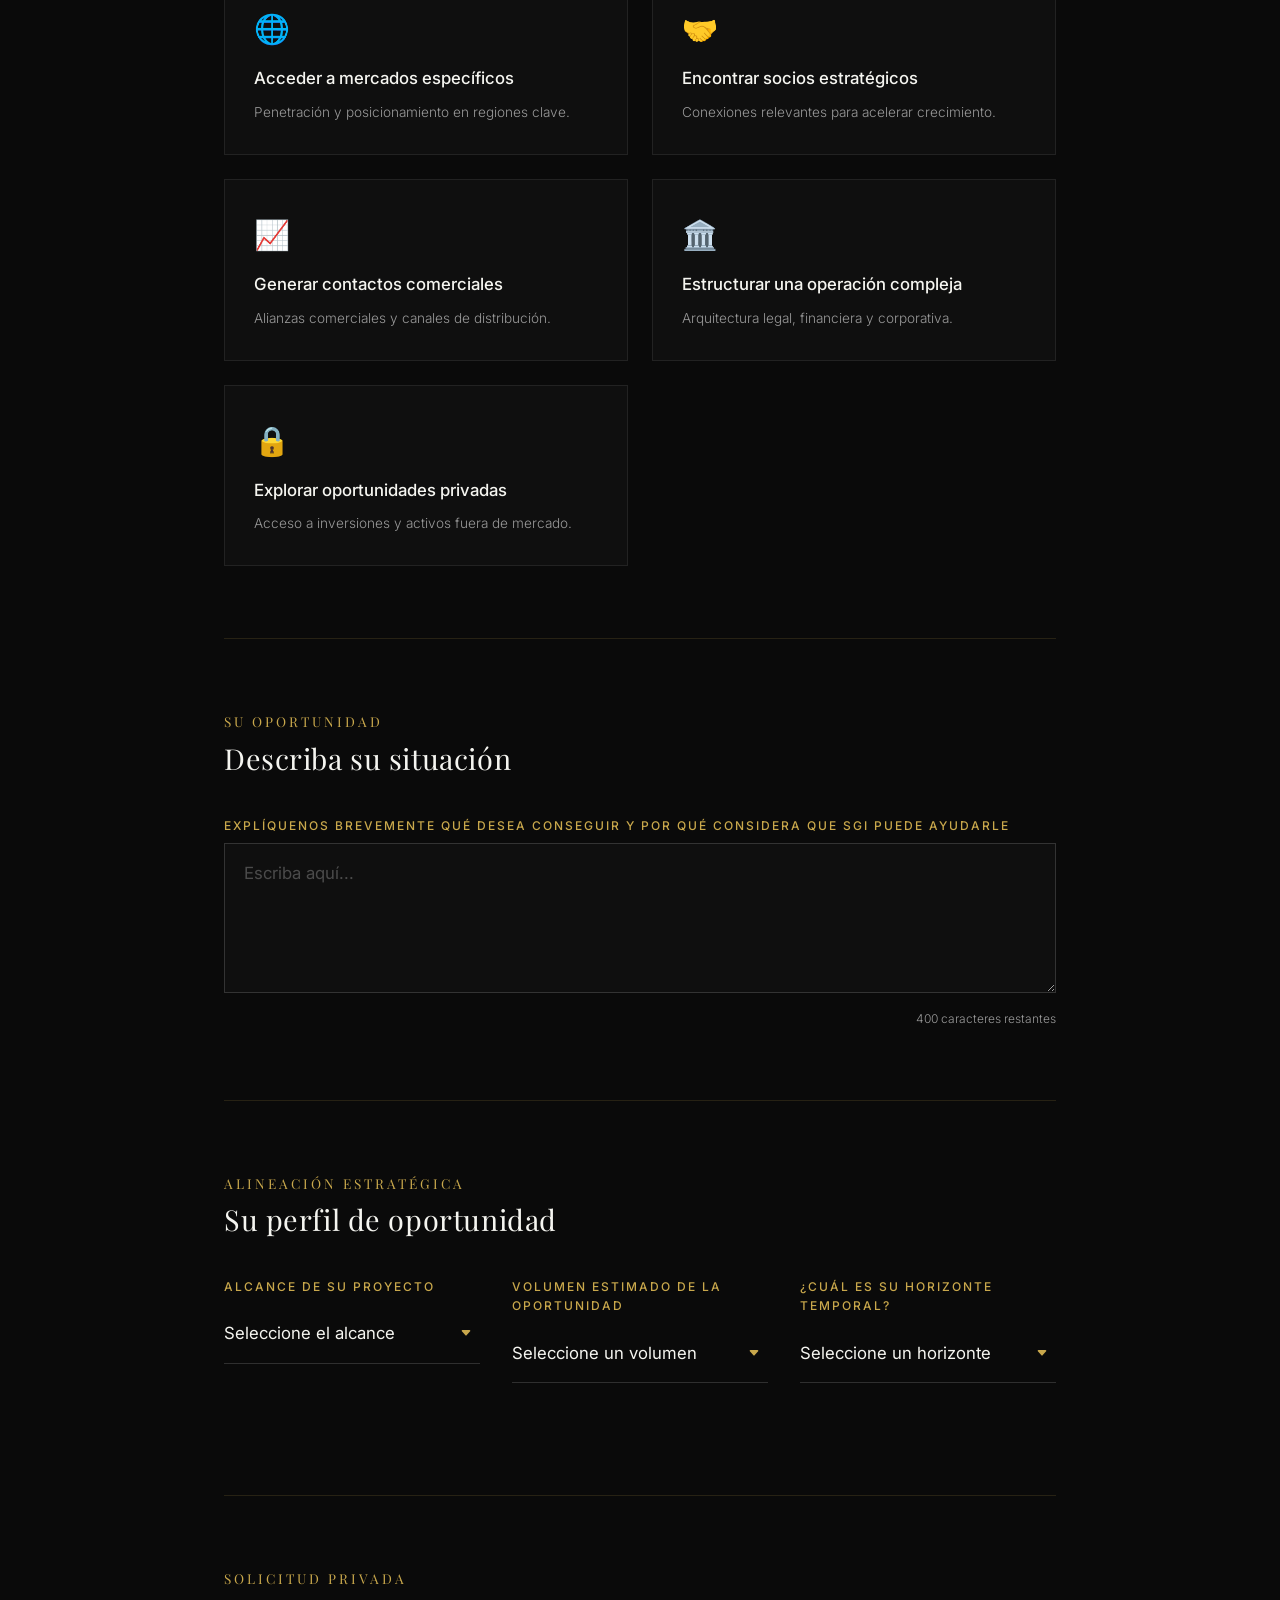
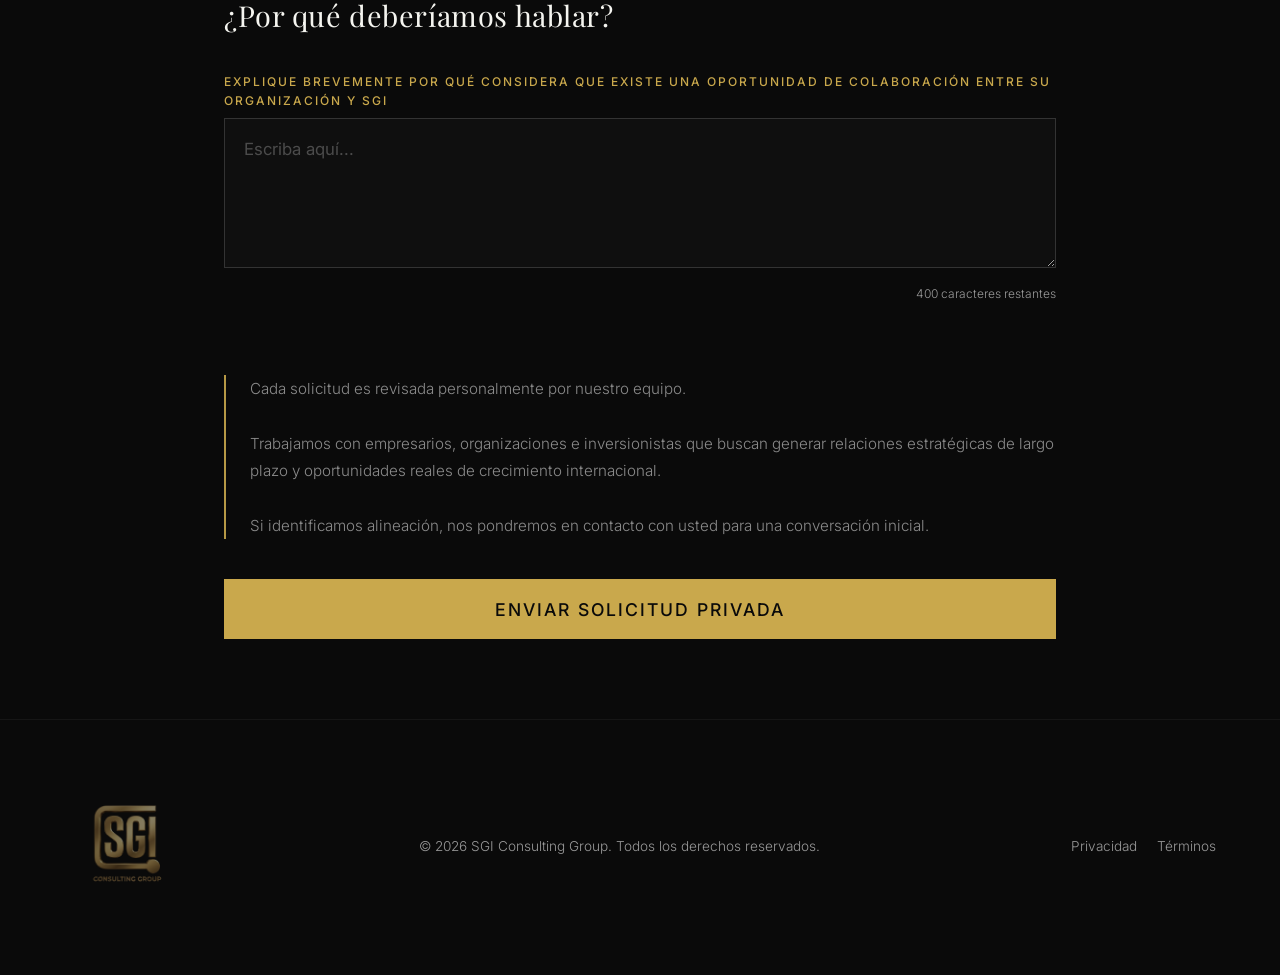
==== commit d7ec29c7: "feat: implementar mejoras premium y nuevo miembro en sección sobre-sgi" ====
--- a/agendar-llamada.html
+++ b/agendar-llamada.html
@@ -7,7 +7,7 @@
   <link rel="preconnect" href="https://fonts.googleapis.com">
   <link rel="preconnect" href="https://fonts.gstatic.com" crossorigin>
   <link href="https://fonts.googleapis.com/css2?family=Inter:wght@300;400;500;600&family=Playfair+Display:ital,wght@0,400;0,500;0,600;0,700;1,400&display=swap" rel="stylesheet">
-  <link rel="stylesheet" href="style.css">
+  <link rel="stylesheet" href="style.css?v=3">
 </head>
 <body class="internal-page">
 
@@ -18,16 +18,16 @@
     </a>
     <div class="nav-right">
       <ul class="nav-links">
-        <li><a href="servicios.html">Servicios</a></li>
-        <li><a href="transformaciones-estrategicas.html">Transformaciones</a></li>
-        <li><a href="mercados.html">Mercados</a></li>
-        <li><a href="sobre-sgi.html">Sobre SGI</a></li>
-        <li><a href="proyectos.html">Proyectos</a></li>
+        <li><a href="servicios.html?v=3">Servicios</a></li>
+        <li><a href="transformaciones-estrategicas.html?v=3">Transformaciones</a></li>
+        <li><a href="mercados.html?v=3">Mercados</a></li>
+        <li><a href="sobre-sgi.html?v=3">Sobre SGI</a></li>
+        <li><a href="proyectos.html?v=3">Proyectos</a></li>
       </ul>
       <div class="lang-selector">
         <span class="active">ES</span> | <span>EN</span> | <span>AR</span>
       </div>
-      <a href="agendar-llamada.html" class="nav-cta">Evaluación Privada</a>
+      <a href="agendar-llamada.html?v=3" class="nav-cta">Evaluación Privada</a>
     </div>
     <div class="hamburger">
       <span></span><span></span><span></span>
@@ -270,6 +270,16 @@
       }
     });
 
+    // Mobile hamburger menu toggle
+    const hamburger = document.querySelector('.hamburger');
+    const navRight = document.querySelector('.nav-right');
+    if (hamburger && navRight) {
+      hamburger.addEventListener('click', () => {
+        hamburger.classList.toggle('active');
+        navRight.classList.toggle('active');
+      });
+    }
+
     // Character counter for Paso 3 textarea
     const descTextarea = document.getElementById('descripcion');
     const charCountDesc = document.getElementById('char-count-desc');
@@ -313,6 +323,11 @@
     // URL DE GOOGLE APPS SCRIPT
     const scriptURL = 'https://script.google.com/macros/s/AKfycbzw064Lw6ICU3078VvK7tJY7kVbgJWd-O8hNTpQL38_hkYqv5BcCnqEomls60Yc7sLRKw/exec';
 
+    // Add visual submission class to highlight empty required fields in red
+    submitBtn.addEventListener('click', () => {
+      form.classList.add('submitted');
+    });
+
     form.addEventListener('submit', e => {
       e.preventDefault();
       
@@ -333,6 +348,7 @@
           successMsg.style.display = 'block';
           errorMsg.style.display = 'none';
           form.reset();
+          form.classList.remove('submitted');
           hiddenInput.value = '';
           charCountDesc.textContent = '400 caracteres restantes';
           charCountMotivo.textContent = '400 caracteres restantes';
--- a/style.css
+++ b/style.css
@@ -68,7 +68,11 @@
 nav.scrolled {
   padding: 1rem 4rem;
 }
-.nav-logo img { height: 160px; object-fit: contain; }
+.nav-logo img {
+  height: 160px;
+  object-fit: contain;
+  transition: height var(--transition);
+}
 .nav-right { display: flex; align-items: center; gap: 2.5rem; }
 .nav-links { display: flex; gap: 2rem; list-style: none; }
 .nav-links a {
@@ -88,6 +92,37 @@
   height: 1px; background: var(--gold); transition: right var(--transition);
 }
 .nav-links a:hover::after { right: 0; }
+
+/* ─── INTERNAL PAGE NAVBAR STANDARDIZATION ─── */
+.internal-page nav {
+  background: transparent;
+  border-bottom: 1px solid rgba(255, 255, 255, 0.02);
+  backdrop-filter: blur(10px);
+  -webkit-backdrop-filter: blur(10px);
+  padding: 0.8rem 4rem;
+}
+.internal-page nav.scrolled {
+  background: rgba(5, 5, 5, 0.95);
+  border-bottom: 1px solid rgba(201, 168, 76, 0.15);
+  padding: 0.4rem 4rem;
+}
+.internal-page .nav-logo img {
+  height: 50px;
+  object-fit: contain;
+  transition: height var(--transition);
+}
+.internal-page nav.scrolled .nav-logo img {
+  height: 35px;
+}
+
+/* Active navigation link styling */
+.nav-links a.active-link {
+  color: var(--gold) !important;
+}
+.nav-links a.active-link::after {
+  right: 0 !important;
+}
+
 
 .lang-selector {
   display: flex; gap: 0.5rem; font-size: 0.75rem; color: var(--text-muted);
@@ -136,7 +171,7 @@
 /* ─── SECTIONS COMMON ─── */
 section { padding: 6rem 4rem; }
 /* Added top padding for internal pages so content isn't under navbar */
-.internal-page section { padding-top: 13rem; }
+.internal-page section { padding-top: 15rem; }
 .section-title {
   font-size: clamp(2rem, 4vw, 3rem);
   text-align: center;
@@ -458,6 +493,12 @@
   to { opacity: 1; transform: translateY(0); }
 }
 
+/* Invalid states after submission attempt */
+.evaluation-form.submitted .form-control-swiss:invalid,
+.evaluation-form.submitted select.form-control-swiss:invalid {
+  border-bottom: 1px solid #ff6b6b !important;
+}
+
 @media (max-width: 900px) {
   nav { padding: 1.5rem 2rem; }
   nav.scrolled { padding: 1rem 2rem; }
@@ -469,6 +510,55 @@
   .hero-actions { flex-direction: column; }
   .form-container { padding: 0; }
   footer { flex-direction: column; gap: 2rem; text-align: center; }
-}
-
-
+
+  /* Mobile menu drawer for internal pages */
+  .internal-page .nav-right {
+    display: flex;
+    flex-direction: column;
+    position: fixed;
+    top: 0;
+    right: -100%;
+    width: 300px;
+    height: 100vh;
+    background: rgba(5, 5, 5, 0.98);
+    backdrop-filter: blur(25px);
+    -webkit-backdrop-filter: blur(25px);
+    padding: 8rem 2rem 4rem 2rem;
+    box-shadow: -10px 0 35px rgba(0, 0, 0, 0.6);
+    transition: right 0.5s cubic-bezier(0.16, 1, 0.3, 1);
+    align-items: center;
+    gap: 3rem;
+    z-index: 100;
+  }
+  .internal-page .nav-right.active {
+    right: 0;
+  }
+  .internal-page .nav-links {
+    flex-direction: column;
+    gap: 2.5rem;
+    align-items: center;
+  }
+  .internal-page .lang-selector {
+    margin-top: 1rem;
+  }
+  .internal-page .hamburger {
+    z-index: 101;
+  }
+  .internal-page .hamburger.active span:nth-child(1) {
+    transform: translateY(6px) rotate(45deg);
+  }
+  .internal-page .hamburger.active span:nth-child(2) {
+    opacity: 0;
+  }
+  .internal-page .hamburger.active span:nth-child(3) {
+    transform: translateY(-6px) rotate(-45deg);
+  }
+  .internal-page nav {
+    padding: 0.8rem 2rem;
+  }
+  .internal-page nav.scrolled {
+    padding: 0.4rem 2rem;
+  }
+}
+
+
